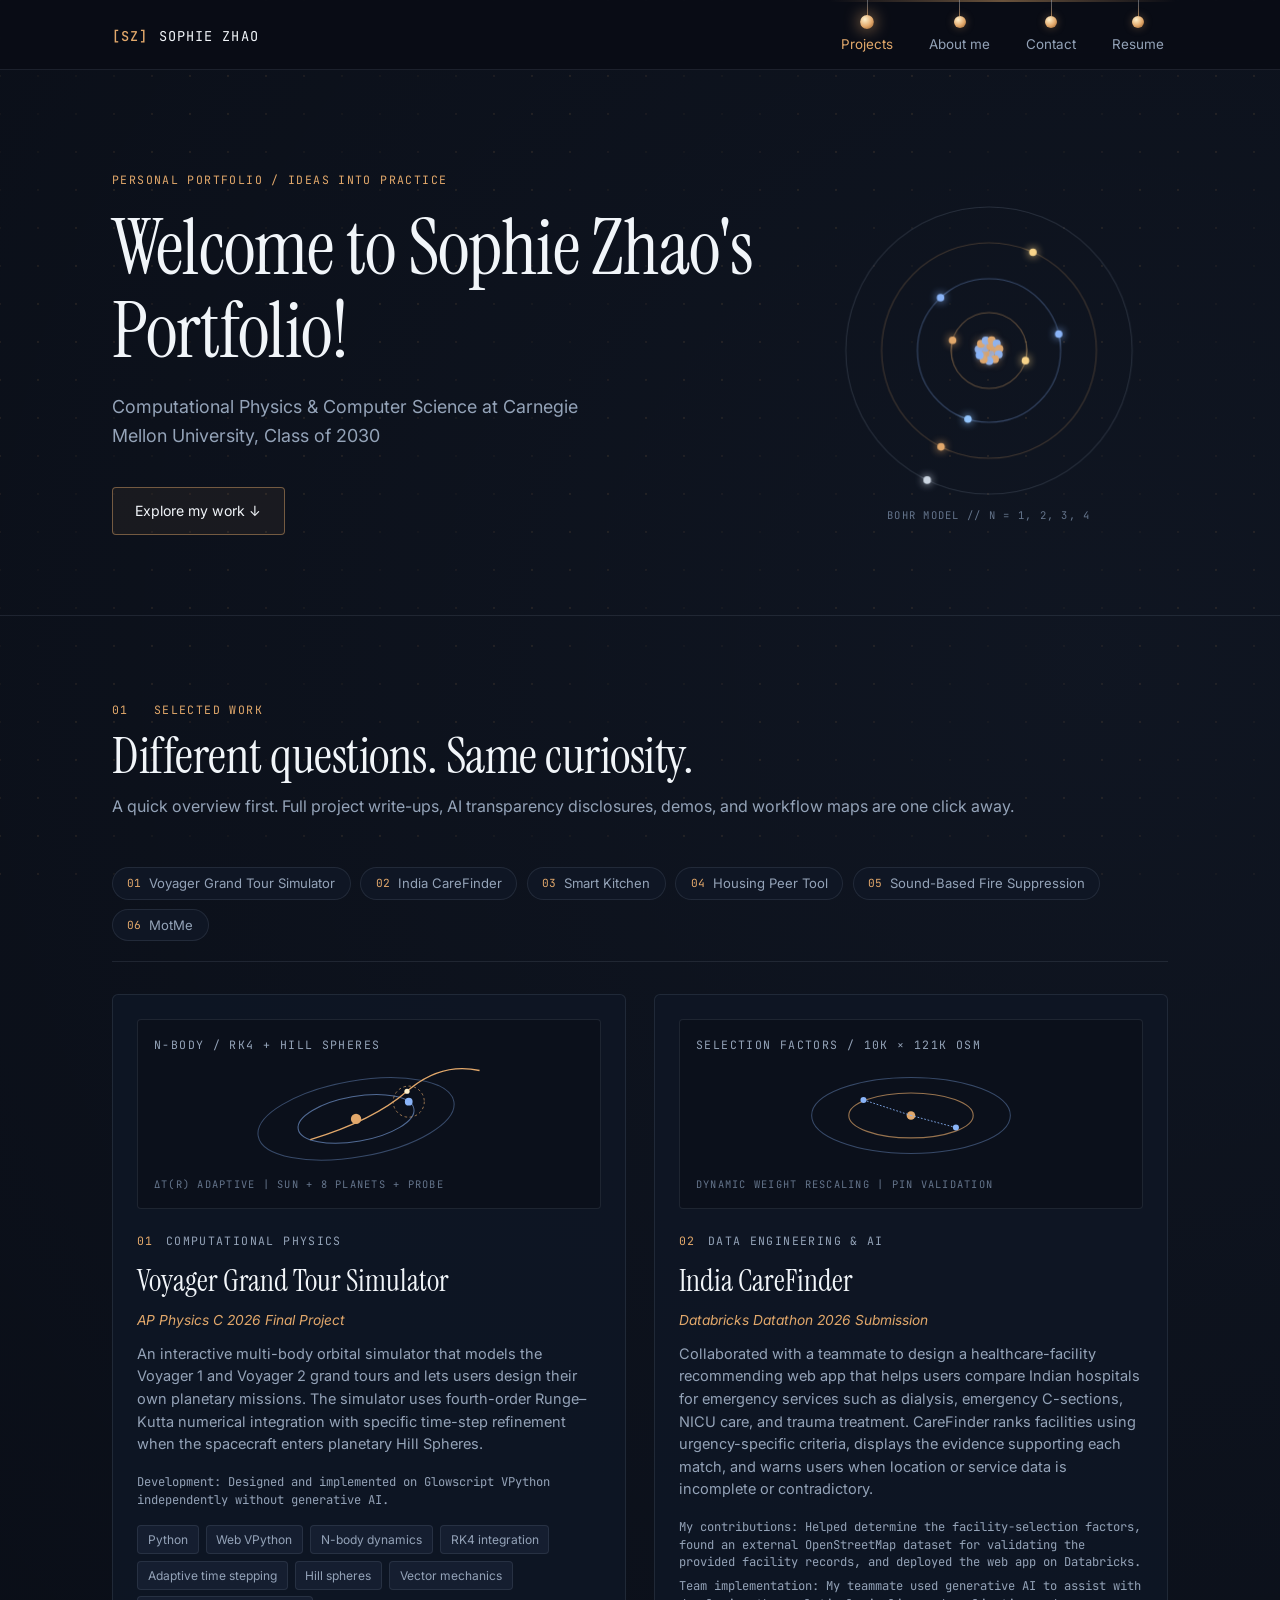
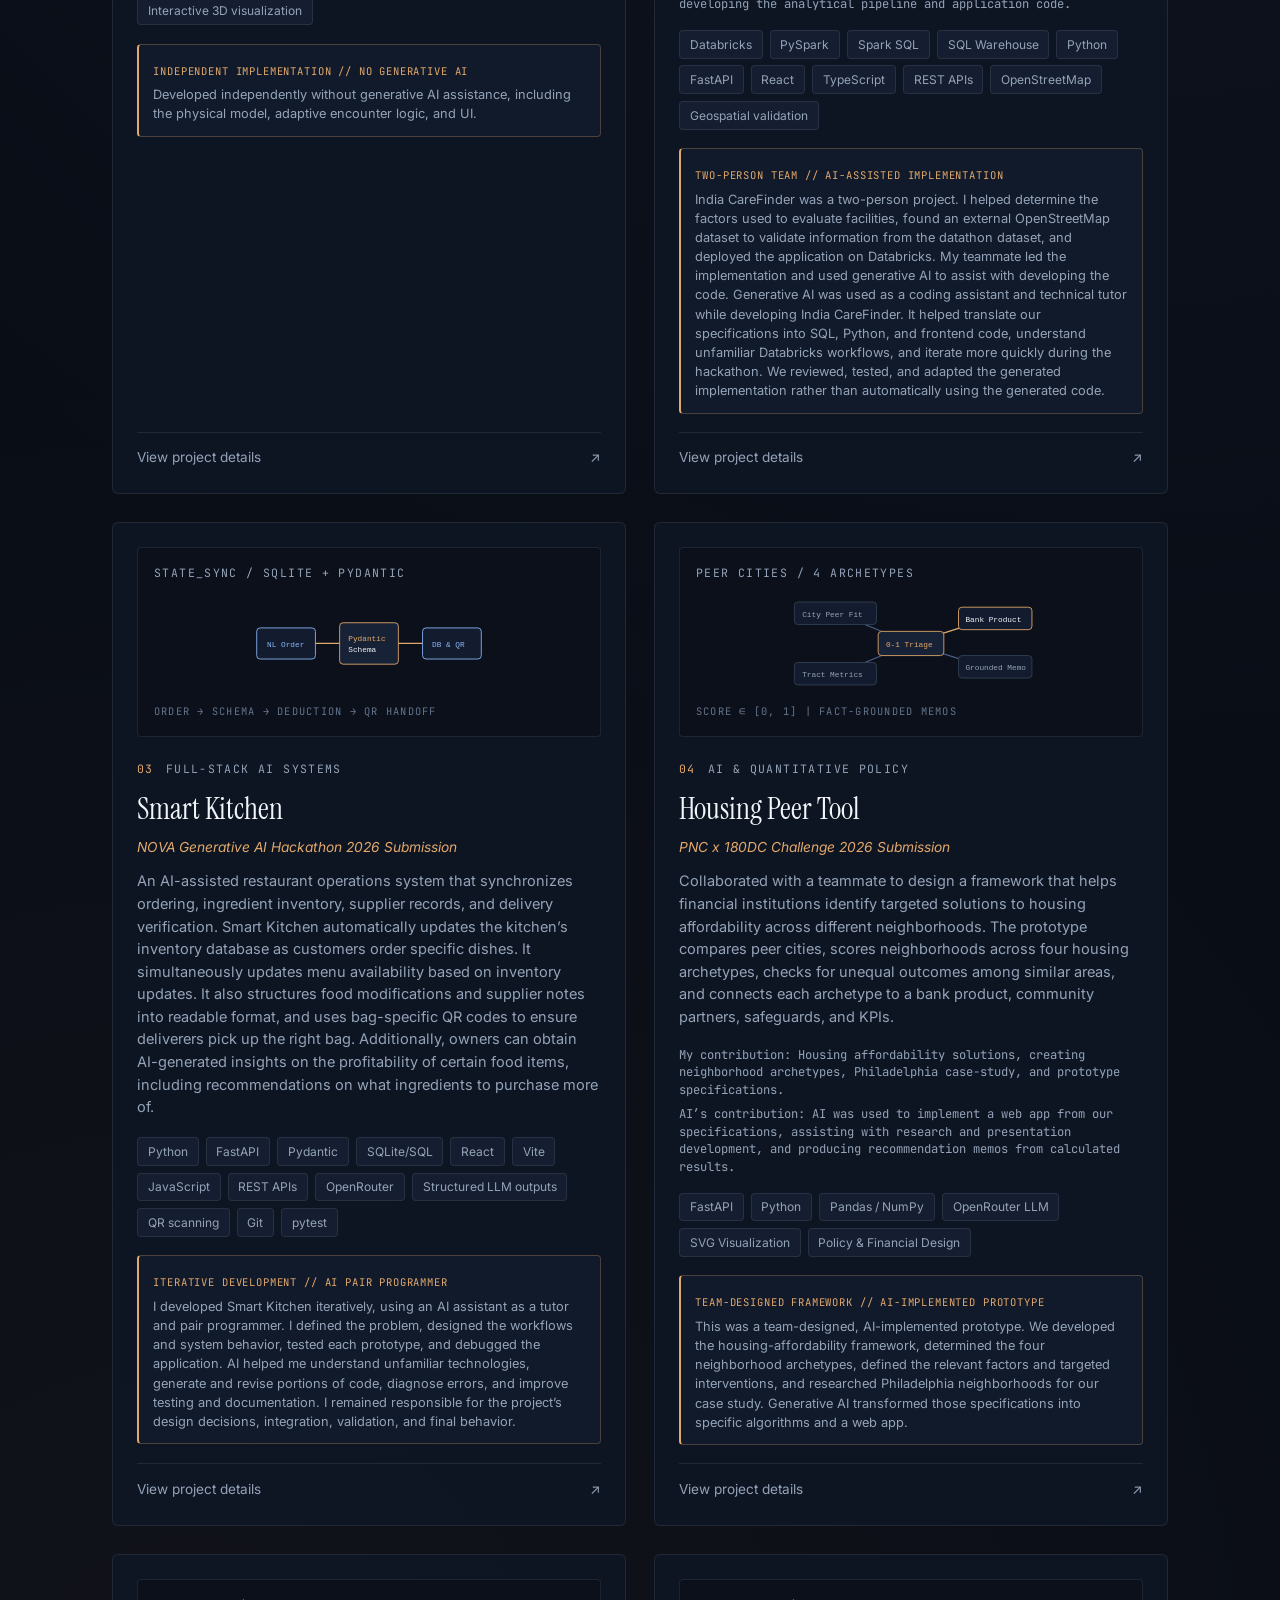
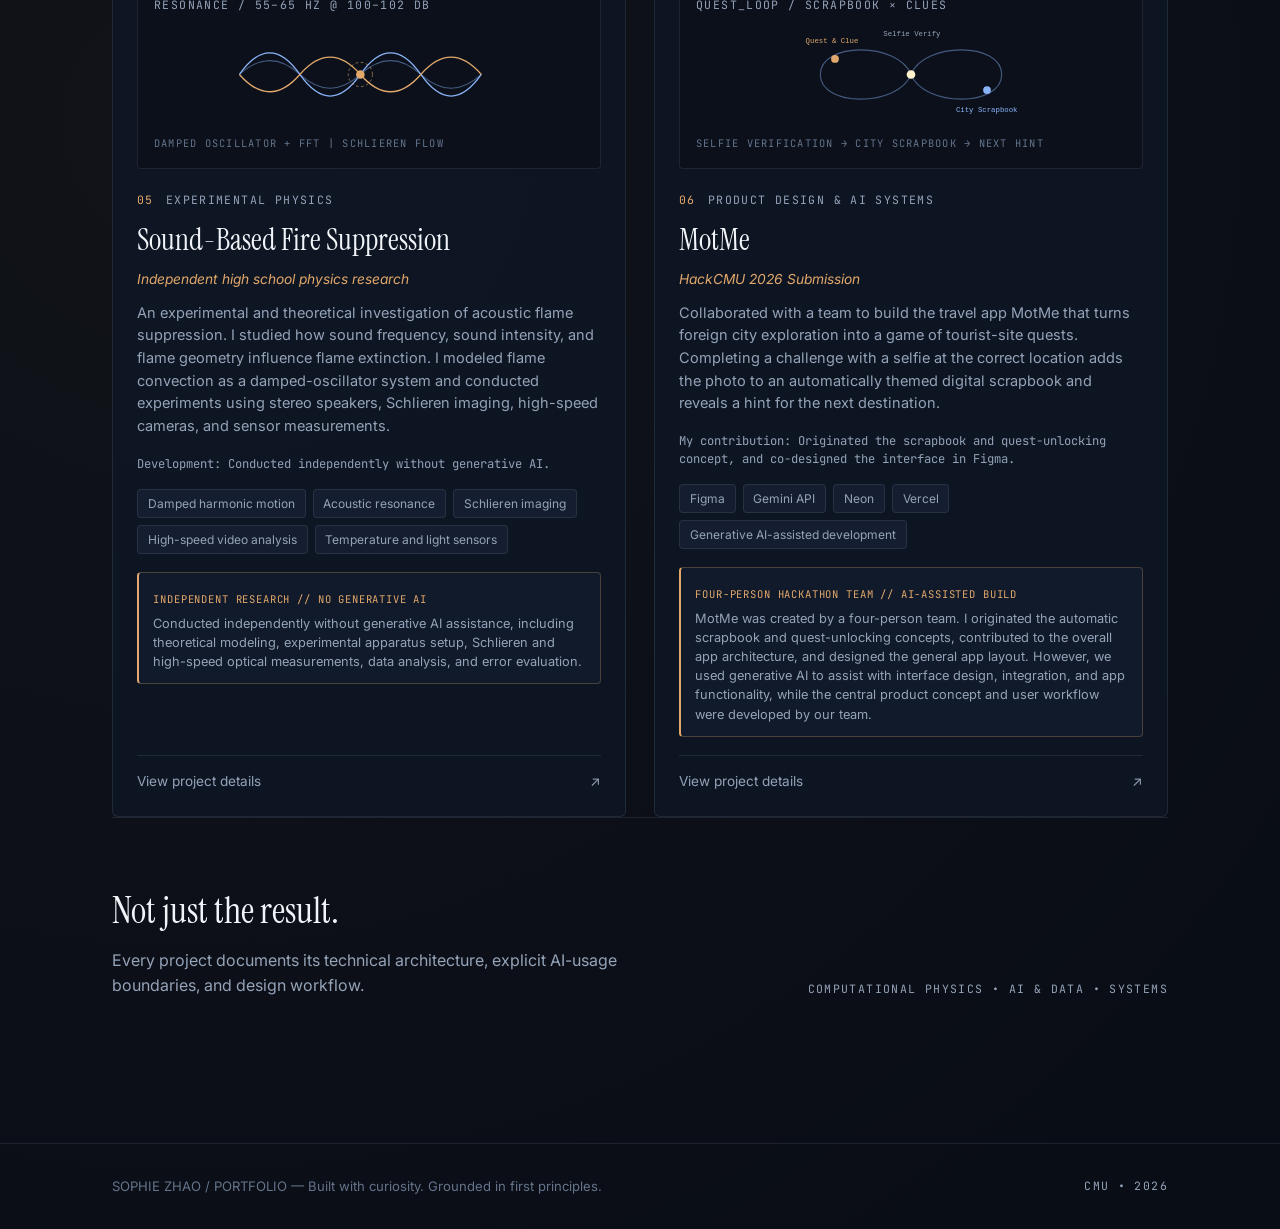
==== index.html @ a3861289 "updated contact page" ====
<!DOCTYPE html>
<html lang="en">
<head>
  <meta charset="UTF-8">
  <meta name="viewport" content="width=device-width, initial-scale=1.0">
  <title>Sophie Zhao | Portfolio</title>
  <link rel="stylesheet" href="style.css?v=21">
</head>
<body>
  <header>
    <div class="container nav-wrapper">
      <a href="index.html" class="brand">
        <span class="brand-badge">[SZ]</span>
        <span>SOPHIE ZHAO</span>
      </a>
      <nav>
        <a href="index.html" class="active">Projects</a>
        <a href="about.html">About me</a>
        <a href="contact.html">Contact</a>
        <a href="resume.html">Resume</a>
      </nav>
    </div>
  </header>

  <main>
    <section class="hero">
      <div class="container hero-grid">
        <div>
          <span class="mono-label mono-amber">PERSONAL PORTFOLIO / IDEAS INTO PRACTICE</span>
          <h1 class="serif-title">Welcome to Sophie Zhao's Portfolio!</h1>
          <p class="hero-sub">
            Computational Physics &amp; Computer Science at Carnegie Mellon University, Class of 2030
          </p>
          <a href="#selected-work" class="btn-outline">Explore my work &darr;</a>
        </div>

        <div class="hero-atom-wrapper" title="Hover to trigger radioactive decay">
          <canvas id="hero-atom-canvas" width="360" height="360"></canvas>
          <span id="atom-telemetry" class="mono-label atom-telemetry">BOHR MODEL // n = 1, 2, 3, 4</span>
        </div>
      </div>
    </section>

    <section id="selected-work" class="section-block">
      <div class="container">
        <div class="section-header">
          <span class="mono-label mono-amber">01 &nbsp; SELECTED WORK</span>
          <h2 class="serif-title">Different questions. Same curiosity.</h2>
          <p>A quick overview first. Full project write-ups, AI transparency disclosures, demos, and workflow maps are one click away.</p>
        </div>

        <!-- Quick-Jump Project Index Tabs -->
        <div id="project-jump-tabs" class="project-jump-tabs" aria-label="Jump to project"></div>

        <div id="projects-container" class="projects-grid"></div>

        <div class="philosophy-strip">
          <div>
            <h3>Not just the result.</h3>
            <p>Every project documents its technical architecture, explicit AI-usage boundaries, and design workflow.</p>
          </div>
          <span class="mono-label">COMPUTATIONAL PHYSICS &bull; AI &amp; DATA &bull; SYSTEMS</span>
        </div>
      </div>
    </section>
  </main>

  <footer>
    <div class="container footer-inner">
      <span>SOPHIE ZHAO / PORTFOLIO — Built with curiosity. Grounded in first principles.</span>
      <span class="mono-label">CMU &bull; 2026</span>
    </div>
  </footer>

  <script src="projects-data.js?v=21"></script>
  <script>
    const jumpTabsContainer = document.getElementById("project-jump-tabs");
    const container = document.getElementById("projects-container");

    Object.entries(PROJECTS).forEach(([slug, p]) => {
      // Build quick-jump tab above the project grid
      const tabBtn = document.createElement("button");
      tabBtn.type = "button";
      tabBtn.className = "jump-tab";
      tabBtn.innerHTML = `<span class="jump-num">${p.number}</span><span>${p.title}</span>`;
      tabBtn.addEventListener("click", () => {
        document.querySelectorAll(".jump-tab").forEach(t => t.classList.remove("active"));
        tabBtn.classList.add("active");

        const targetCard = document.getElementById(`card-${slug}`);
        if (targetCard) {
          targetCard.scrollIntoView({ behavior: "smooth", block: "center" });
          targetCard.classList.remove("card-highlight-pulse");
          void targetCard.offsetWidth; // trigger reflow for repeated clicks
          targetCard.classList.add("card-highlight-pulse");
        }
      });
      jumpTabsContainer.appendChild(tabBtn);

      // Build project card with target anchor ID, card notes, and consistent AI / Team transparency block
      const skillsHtml = p.skills.map(s => `<span class="skill-pill">${s}</span>`).join("");
      const cardNotesHtml = (p.cardNotes && p.cardNotes.length > 0)
        ? `<div class="card-notes-list">${p.cardNotes.map(n => `<p class="card-dev-note">${n}</p>`).join("")}</div>`
        : "";
      const aiTransparencyHtml = p.aiTransparency
        ? `
          <div class="card-ai-box">
            <span class="card-ai-badge">${p.aiTransparency.badge}</span>
            <p class="card-ai-text">${p.aiTransparency.paragraphs.join(" ")}</p>
          </div>
        `
        : "";

      container.innerHTML += `
        <a id="card-${slug}" href="project.html?id=${slug}" class="project-card">
          <div>
            <div class="card-diagram">
              <span class="mono-label">${p.diagramHeader}</span>
              ${p.svgDiagram}
              <span class="mono-label" style="font-size:0.65rem; color:#64748b;">${p.diagramFooter}</span>
            </div>
            <div class="card-meta">
              <span class="mono-label mono-amber">${p.number}</span>
              <span class="mono-label">${p.category}</span>
            </div>
            <h3>${p.title}</h3>
            <p class="card-subtitle">${p.subtitle}</p>
            <p class="card-desc">${p.cardSummary}</p>
            ${cardNotesHtml}
            <div class="skill-pills">${skillsHtml}</div>
            ${aiTransparencyHtml}
          </div>
          <div class="card-footer">
            <span>View project details</span>
            <span>&nearr;</span>
          </div>
        </a>
      `;
    });
  </script>
  <script src="physics-interactions.js?v=21"></script>
</body>
</html>
---- style.css ----
@import url('https://fonts.googleapis.com/css2?family=Instrument+Serif:ital@0;1&family=Inter:wght@300;400;500;600&family=JetBrains+Mono:wght@400;500&display=swap');

:root {
  --bg-primary: #090d16;
  --bg-card: #0f1624;
  --bg-elevated: #151e30;
  --border-subtle: rgba(148, 163, 184, 0.14);
  --border-amber: rgba(226, 168, 107, 0.45);
  --text-primary: #f1f5f9;
  --text-secondary: #94a3b8;
  --text-muted: #64748b;
  --accent-amber: #e2a86b;
  --accent-blue: #8ab4f8;
  --font-serif: 'Instrument Serif', Georgia, serif;
  --font-sans: 'Inter', -apple-system, BlinkMacSystemFont, sans-serif;
  --font-mono: 'JetBrains Mono', monospace;
}

* {
  box-sizing: border-box;
  margin: 0;
  padding: 0;
}

html {
  scroll-behavior: smooth;
}

body {
  background-color: var(--bg-primary);
  color: var(--text-primary);
  font-family: var(--font-sans);
  line-height: 1.6;
  min-height: 100vh;
  display: flex;
  flex-direction: column;
  position: relative;
  background-image: 
    radial-gradient(circle at 85% 15%, rgba(138, 180, 248, 0.05) 0%, transparent 45%),
    radial-gradient(circle at 15% 75%, rgba(226, 168, 107, 0.04) 0%, transparent 40%);
}

header, main, footer {
  position: relative;
  z-index: 2;
}

.container {
  max-width: 1120px;
  width: 100%;
  margin: 0 auto;
  padding: 0 2rem;
}

.mono-label {
  font-family: var(--font-mono);
  font-size: 0.72rem;
  letter-spacing: 0.12em;
  text-transform: uppercase;
  color: var(--text-secondary);
}

.mono-amber {
  color: var(--accent-amber);
}

.serif-title {
  font-family: var(--font-serif);
  font-weight: 400;
  letter-spacing: -0.01em;
  line-height: 1.08;
}

/* Top Navigation & Newton's Cradle Pendulums */
header {
  border-bottom: 1px solid var(--border-subtle);
  padding: 0 0 0.85rem 0;
  position: sticky;
  top: 0;
  background: rgba(9, 13, 22, 0.9);
  backdrop-filter: blur(12px);
  z-index: 100;
}

.nav-wrapper {
  display: flex;
  justify-content: space-between;
  align-items: flex-end;
}

.brand {
  display: flex;
  align-items: center;
  gap: 0.65rem;
  text-decoration: none;
  color: var(--text-primary);
  font-family: var(--font-mono);
  font-size: 0.85rem;
  letter-spacing: 0.08em;
  padding-bottom: 0.45rem;
}

.brand-badge {
  color: var(--accent-amber);
  font-weight: 500;
}

nav {
  display: flex;
  gap: 1.75rem;
  align-items: flex-start;
  position: relative;
}

nav::before {
  content: '';
  position: absolute;
  top: 0;
  left: -8px;
  right: -8px;
  height: 2px;
  background: linear-gradient(90deg, transparent, rgba(226, 168, 107, 0.45), transparent);
}

nav a.cradle-item {
  color: var(--text-secondary);
  text-decoration: none;
  font-size: 0.84rem;
  display: flex;
  flex-direction: column;
  align-items: center;
  transform-origin: top center;
  will-change: transform;
  padding: 0 0.25rem;
  transition: color 0.2s ease;
}

.cradle-string {
  width: 1px;
  height: 16px;
  background: linear-gradient(to bottom, rgba(148, 163, 184, 0.5), rgba(226, 168, 107, 0.65));
  display: block;
}

.cradle-bob {
  width: 12px;
  height: 12px;
  border-radius: 50%;
  background: radial-gradient(circle at 35% 30%, #fff1cc, #e2a86b 55%, #8c5828 100%);
  box-shadow: 0 0 8px rgba(226, 168, 107, 0.35);
  margin-bottom: 0.35rem;
  display: block;
  transition: transform 0.2s ease, box-shadow 0.2s ease;
}

nav a.cradle-item:hover .cradle-bob,
nav a.cradle-item.active .cradle-bob {
  box-shadow: 0 0 14px rgba(226, 168, 107, 0.85);
  transform: scale(1.15);
}

nav a.cradle-item:hover,
nav a.cradle-item.active {
  color: var(--text-primary);
}

nav a.cradle-item.active {
  color: var(--accent-amber);
}

/* Hero Section */
.hero {
  padding: 6rem 0 5rem;
  position: relative;
  overflow: hidden;
  border-bottom: 1px solid var(--border-subtle);
}

.hero-grid {
  display: grid;
  grid-template-columns: 1.3fr 0.7fr;
  align-items: center;
  gap: 2rem;
}

.hero h1 {
  font-size: clamp(3.4rem, 6vw, 5.2rem);
  margin: 1rem 0 1.25rem;
}

.hero-sub {
  color: var(--text-secondary);
  font-size: 1.12rem;
  max-width: 520px;
  margin-bottom: 2.25rem;
}

.btn-outline {
  display: inline-flex;
  align-items: center;
  gap: 0.6rem;
  padding: 0.75rem 1.4rem;
  border: 1px solid var(--border-amber);
  color: var(--text-primary);
  text-decoration: none;
  font-size: 0.88rem;
  border-radius: 4px;
  background: rgba(226, 168, 107, 0.06);
  transition: all 0.2s ease;
  cursor: pointer;
}

.btn-outline:hover {
  background: rgba(226, 168, 107, 0.15);
  border-color: var(--accent-amber);
}

.hero-orbit-art {
  width: 100%;
  max-width: 340px;
  justify-self: end;
  opacity: 0.85;
}

/* Selected Work Section */
.section-block {
  padding: 5rem 0;
}

.section-header {
  margin-bottom: 3rem;
}

.section-header h2 {
  font-size: clamp(2.2rem, 4vw, 3.1rem);
  margin: 0.5rem 0 0.65rem;
}

.section-header p {
  color: var(--text-secondary);
  font-size: 1rem;
}

/* Project Cards Grid */
.projects-grid {
  display: grid;
  grid-template-columns: repeat(2, 1fr);
  gap: 1.75rem;
}

.project-card {
  background: rgba(15, 22, 36, 0.92);
  border: 1px solid var(--border-subtle);
  border-radius: 6px;
  padding: 1.5rem;
  display: flex;
  flex-direction: column;
  justify-content: space-between;
  text-decoration: none;
  color: inherit;
  transition: transform 0.25s ease, border-color 0.25s ease, box-shadow 0.25s ease;
}

.project-card:hover {
  transform: translateY(-4px);
  border-color: var(--border-amber);
  box-shadow: 0 12px 32px rgba(0, 0, 0, 0.45);
}

.card-diagram {
  background: #0b101b;
  border: 1px solid var(--border-subtle);
  border-radius: 4px;
  height: 190px;
  margin-bottom: 1.4rem;
  padding: 1rem;
  display: flex;
  flex-direction: column;
  justify-content: space-between;
  position: relative;
  overflow: hidden;
}

.card-diagram svg {
  width: 100%;
  height: 135px;
}

.card-meta {
  display: flex;
  align-items: center;
  gap: 0.75rem;
  margin-bottom: 0.5rem;
}

.project-card h3 {
  font-family: var(--font-serif);
  font-size: 1.85rem;
  font-weight: 400;
  margin-bottom: 0.2rem;
}

.card-subtitle {
  font-style: italic;
  color: var(--accent-amber);
  font-size: 0.86rem;
  margin-bottom: 0.75rem;
}

.project-card .card-desc {
  color: var(--text-secondary);
  font-size: 0.91rem;
  margin-bottom: 1.15rem;
  line-height: 1.55;
}

.skill-pills {
  display: flex;
  flex-wrap: wrap;
  gap: 0.42rem;
  margin-bottom: 1.15rem;
}

.skill-pill {
  background: var(--bg-elevated);
  border: 1px solid var(--border-subtle);
  color: var(--text-secondary);
  font-size: 0.75rem;
  padding: 0.24rem 0.62rem;
  border-radius: 4px;
}

.card-dev-note {
  font-family: var(--font-mono);
  font-size: 0.72rem;
  color: var(--text-muted);
  margin-bottom: 1.1rem;
  line-height: 1.45;
}

.card-footer {
  border-top: 1px solid var(--border-subtle);
  padding-top: 0.9rem;
  display: flex;
  justify-content: space-between;
  align-items: center;
  font-size: 0.85rem;
  color: var(--text-secondary);
}

.project-card:hover .card-footer {
  color: var(--accent-amber);
}

/* Philosophy Strip */
.philosophy-strip {
  border-top: 1px solid var(--border-subtle);
  padding: 4rem 0;
  display: flex;
  justify-content: space-between;
  align-items: flex-end;
  gap: 2rem;
}

.philosophy-strip h3 {
  font-family: var(--font-serif);
  font-size: 2.3rem;
  font-weight: 400;
  margin-bottom: 0.4rem;
}

.philosophy-strip p {
  color: var(--text-secondary);
  max-width: 560px;
}

/* Project Detail Workspace (Tabs + Views) */
.workspace-topbar {
  padding: 2rem 0 1.25rem;
  border-bottom: 1px solid var(--border-subtle);
  display: flex;
  justify-content: space-between;
  align-items: center;
  flex-wrap: wrap;
  gap: 1rem;
}

.back-btn {
  color: var(--text-secondary);
  text-decoration: none;
  font-size: 0.88rem;
  display: inline-flex;
  align-items: center;
  gap: 0.4rem;
}

.back-btn:hover {
  color: var(--accent-amber);
}

.view-tabs {
  display: flex;
  gap: 0.5rem;
  background: var(--bg-card);
  padding: 0.35rem;
  border-radius: 6px;
  border: 1px solid var(--border-subtle);
}

.tab-btn {
  background: transparent;
  border: none;
  color: var(--text-secondary);
  font-family: var(--font-sans);
  font-size: 0.85rem;
  padding: 0.45rem 1rem;
  border-radius: 4px;
  cursor: pointer;
  transition: all 0.2s ease;
}

.tab-btn:hover {
  color: var(--text-primary);
}

.tab-btn.active {
  background: var(--bg-elevated);
  color: var(--accent-amber);
  border: 1px solid var(--border-amber);
}

.view-panel {
  display: none;
  padding: 3rem 0 4rem;
}

.view-panel.active {
  display: block;
}

/* Overview Tab Layout */
.overview-hero {
  display: grid;
  grid-template-columns: 1.25fr 0.85fr;
  gap: 2.5rem;
  margin-bottom: 2.75rem;
  align-items: start;
}

.overview-hero h1 {
  font-size: clamp(2.6rem, 4.5vw, 3.8rem);
  margin: 0.5rem 0 0.4rem;
}

.overview-subtitle {
  font-style: italic;
  color: var(--accent-amber);
  font-size: 1.05rem;
  margin-bottom: 1.35rem;
}

.glance-box {
  background: var(--bg-card);
  border: 1px solid var(--border-subtle);
  border-radius: 6px;
  padding: 1.5rem;
  margin-top: 1.25rem;
}

.glance-grid {
  display: grid;
  grid-template-columns: 1fr 1fr;
  gap: 1.25rem;
  margin-top: 1rem;
}

.glance-grid h4 {
  font-size: 0.88rem;
  color: var(--text-primary);
  margin-bottom: 0.35rem;
}

.glance-grid p {
  font-size: 0.86rem;
  color: var(--text-secondary);
}

.overview-visual-card {
  background: var(--bg-card);
  border: 1px solid var(--border-amber);
  border-radius: 6px;
  padding: 1.5rem;
}

.overview-visual-card svg {
  width: 100%;
  height: 240px;
}

/* Full Technical Write-up & AI Transparency Box */
.detail-article {
  background: var(--bg-card);
  border: 1px solid var(--border-subtle);
  border-radius: 6px;
  padding: 2rem;
  margin-bottom: 1.75rem;
}

.article-paragraphs {
  margin-top: 1rem;
  display: flex;
  flex-direction: column;
  gap: 1rem;
}

.article-paragraphs p {
  color: var(--text-secondary);
  font-size: 0.96rem;
  line-height: 1.72;
}

.ai-transparency-box {
  background: linear-gradient(145deg, rgba(19, 28, 46, 0.95), rgba(11, 16, 27, 0.95));
  border: 1px solid var(--border-amber);
  border-left: 3px solid var(--accent-amber);
  border-radius: 6px;
  padding: 1.75rem 2rem;
}

.ai-transparency-header {
  display: flex;
  justify-content: space-between;
  align-items: center;
  flex-wrap: wrap;
  gap: 0.75rem;
}

.ai-status-pill {
  font-family: var(--font-mono);
  font-size: 0.7rem;
  color: var(--accent-blue);
  background: rgba(138, 180, 248, 0.08);
  border: 1px solid rgba(138, 180, 248, 0.25);
  padding: 0.22rem 0.6rem;
  border-radius: 4px;
}

/* 3 Action Cards ("A closer look") */
.closer-look-grid {
  display: grid;
  grid-template-columns: repeat(3, 1fr);
  gap: 1.25rem;
  margin-top: 1.25rem;
}

.action-card {
  background: var(--bg-card);
  border: 1px solid var(--border-subtle);
  border-radius: 6px;
  padding: 1.5rem;
  display: flex;
  flex-direction: column;
  justify-content: space-between;
  transition: border-color 0.2s ease;
}

.action-card:hover {
  border-color: var(--border-amber);
}

.action-card h4 {
  font-size: 1.05rem;
  margin: 0.6rem 0 0.4rem;
}

.action-card p {
  color: var(--text-secondary);
  font-size: 0.88rem;
  margin-bottom: 1.25rem;
}

.action-link {
  background: none;
  border: none;
  padding: 0;
  color: var(--accent-amber);
  font-family: var(--font-sans);
  font-size: 0.88rem;
  font-weight: 500;
  text-decoration: none;
  cursor: pointer;
  display: inline-flex;
  align-items: center;
  gap: 0.35rem;
}

.action-link:hover {
  text-decoration: underline;
}

/* Slides & Demo Tab */
.media-stack {
  display: flex;
  flex-direction: column;
  gap: 2.5rem;
  margin-top: 2rem;
}

.media-box {
  background: var(--bg-card);
  border: 1px solid var(--border-subtle);
  border-radius: 6px;
  padding: 1.5rem;
}

.media-box-header {
  display: flex;
  justify-content: space-between;
  align-items: center;
  flex-wrap: wrap;
  gap: 0.75rem;
  margin-bottom: 1rem;
}

.slides-frame {
  width: 100%;
  aspect-ratio: 16 / 9;
  border: 1px solid var(--border-subtle);
  border-radius: 4px;
  background: #060911;
}

.video-frame {
  width: 100%;
  max-height: 540px;
  border-radius: 4px;
  background: #000;
  border: 1px solid var(--border-subtle);
}

/* Quantum Wavefunction Collapse Résumé Viewer */
.wavefunction-shell {
  position: relative;
  width: 100%;
  height: 820px;
  border: 1px solid var(--border-amber);
  border-radius: 6px;
  overflow: hidden;
  background: #060911;
  transition: box-shadow 0.4s ease;
}

.wavefunction-shell.collapsed {
  box-shadow: 0 0 28px rgba(226, 168, 107, 0.16);
}

.wavefunction-shell iframe {
  width: 100%;
  height: 100%;
  border: none;
  display: block;
  filter: blur(5px) brightness(0.45);
  transform: scale(1.015);
  transition: filter 0.65s ease, transform 0.65s ease;
}

.wavefunction-shell.collapsed iframe {
  filter: blur(0px) brightness(1);
  transform: scale(1);
}

#wavefunction-canvas {
  position: absolute;
  inset: 0;
  width: 100%;
  height: 100%;
  pointer-events: none;
  z-index: 4;
}

/* Mindmap / Design Process Tab */
.mindmap-canvas {
  background: #0b101b;
  border: 1px solid var(--border-subtle);
  border-radius: 8px;
  padding: 2.5rem 2rem;
  margin: 2rem 0;
  position: relative;
  background-image: radial-gradient(rgba(148, 163, 184, 0.14) 1px, transparent 1px);
  background-size: 22px 22px;
}

.mindmap-flow {
  display: grid;
  grid-template-columns: 1fr 1.15fr 1fr;
  gap: 2rem;
  align-items: center;
}

.mm-col {
  display: flex;
  flex-direction: column;
  gap: 1.5rem;
}

.mm-node {
  background: var(--bg-card);
  border: 1px solid var(--border-subtle);
  border-radius: 6px;
  padding: 1.25rem;
  position: relative;
  transition: border-color 0.2s ease, transform 0.2s ease;
}

.mm-node:hover {
  border-color: var(--accent-blue);
  transform: translateY(-2px);
}

.mm-node.central-node {
  border: 1.5px solid var(--accent-amber);
  background: linear-gradient(145deg, #131c2e, #0d1320);
  box-shadow: 0 0 28px rgba(226, 168, 107, 0.12);
  padding: 1.75rem;
}

.mm-node h4 {
  font-size: 1rem;
  margin: 0.45rem 0 0.4rem;
  color: var(--text-primary);
}

.mm-node.central-node h3 {
  font-family: var(--font-serif);
  font-size: 1.75rem;
  font-weight: 400;
  margin: 0.5rem 0;
}

.mm-node p {
  font-size: 0.86rem;
  color: var(--text-secondary);
}

.tradeoff-banner {
  background: var(--bg-card);
  border-left: 3px solid var(--accent-amber);
  border-top: 1px solid var(--border-subtle);
  border-right: 1px solid var(--border-subtle);
  border-bottom: 1px solid var(--border-subtle);
  padding: 1.25rem 1.5rem;
  border-radius: 0 6px 6px 0;
  display: flex;
  justify-content: space-between;
  align-items: center;
  flex-wrap: wrap;
  gap: 1rem;
}

/* About & Contact Layouts */
.two-col-layout {
  display: grid;
  grid-template-columns: minmax(0, 1.35fr) minmax(0, 0.65fr);
  gap: 3rem;
  padding: 4rem 0;
  align-items: start;
}

.bio-card, .sidebar-card {
  background: var(--bg-card);
  border: 1px solid var(--border-subtle);
  border-radius: 6px;
  padding: 2rem;
}

.approach-steps {
  list-style: none;
  margin-top: 1rem;
}

.approach-steps li {
  padding: 0.65rem 0;
  border-bottom: 1px solid var(--border-subtle);
  font-family: var(--font-serif);
  font-size: 1.45rem;
  display: flex;
  justify-content: space-between;
}

.hobbies-grid {
  display: grid;
  grid-template-columns: repeat(3, 1fr);
  gap: 1.25rem;
  margin-top: 1.5rem;
}

.hobby-card {
  background: var(--bg-card);
  border: 1px solid var(--border-subtle);
  border-radius: 6px;
  padding: 1.5rem;
}

.hobby-card h4 {
  margin: 0.5rem 0;
  font-size: 1.05rem;
}

.hobby-card p {
  font-size: 0.88rem;
  color: var(--text-secondary);
}

/* Electrical Circuit Contact Nodes & Current Flow */
.circuit-board {
  position: relative;
  padding-left: 2.75rem;
  margin-top: 1rem;
}

.circuit-bus {
  position: absolute;
  left: 0.85rem;
  top: 0;
  bottom: 0;
  width: 2px;
  background: rgba(226, 168, 107, 0.22);
  overflow: hidden;
}

.circuit-bus::after {
  content: '';
  position: absolute;
  left: -1px;
  top: -35%;
  width: 4px;
  height: 35%;
  background: linear-gradient(to bottom, transparent, var(--accent-amber), #fff1cc);
  box-shadow: 0 0 10px var(--accent-amber);
  animation: busCurrent 3.2s linear infinite;
}

@keyframes busCurrent {
  0% { top: -35%; }
  100% { top: 105%; }
}

.circuit-source-badge {
  display: inline-flex;
  align-items: center;
  gap: 0.55rem;
  margin-bottom: 1.25rem;
  position: relative;
}

.circuit-source-badge::before {
  content: '';
  position: absolute;
  left: -2.18rem;
  width: 10px;
  height: 10px;
  border-radius: 50%;
  background: var(--accent-amber);
  box-shadow: 0 0 10px var(--accent-amber);
}

.circuit-node {
  position: relative;
  display: flex;
  justify-content: space-between;
  align-items: center;
  padding: 1.15rem 1.5rem;
  background: var(--bg-card);
  border: 1px solid var(--border-subtle);
  border-radius: 6px;
  margin-bottom: 1.25rem;
  text-decoration: none;
  color: var(--text-primary);
  transition: border-color 0.25s ease, box-shadow 0.25s ease, transform 0.2s ease;
}

.circuit-node::before {
  content: '';
  position: absolute;
  left: -1.9rem;
  top: 50%;
  width: 1.9rem;
  height: 2px;
  background: linear-gradient(90deg, rgba(226, 168, 107, 0.35), var(--accent-blue));
}

.circuit-node::after {
  content: '';
  position: absolute;
  left: -5px;
  top: calc(50% - 4px);
  width: 8px;
  height: 8px;
  border-radius: 50%;
  background: var(--bg-primary);
  border: 2px solid var(--accent-amber);
  transition: background 0.2s ease, box-shadow 0.2s ease;
}

.branch-pulse {
  position: absolute;
  left: -1.9rem;
  top: calc(50% - 2px);
  width: 6px;
  height: 4px;
  border-radius: 2px;
  background: #fff1cc;
  box-shadow: 0 0 8px var(--accent-amber);
  animation: branchFlow 2s ease-in-out infinite;
}

.circuit-node:nth-of-type(2) .branch-pulse { animation-delay: 0.65s; }
.circuit-node:nth-of-type(3) .branch-pulse { animation-delay: 1.3s; }

@keyframes branchFlow {
  0% { left: -1.9rem; opacity: 0; }
  20% { opacity: 1; }
  85% { opacity: 1; }
  100% { left: -0.15rem; opacity: 0; }
}

.circuit-node:hover {
  border-color: var(--accent-amber);
  box-shadow: 0 0 22px rgba(226, 168, 107, 0.14);
  transform: translateX(3px);
}

.circuit-node:hover::after {
  background: var(--accent-amber);
  box-shadow: 0 0 10px var(--accent-amber);
}

.node-telemetry {
  display: flex;
  align-items: center;
  gap: 0.75rem;
}

.current-indicator {
  font-family: var(--font-mono);
  font-size: 0.72rem;
  color: var(--accent-blue);
  background: rgba(138, 180, 248, 0.08);
  border: 1px solid rgba(138, 180, 248, 0.25);
  padding: 0.2rem 0.5rem;
  border-radius: 4px;
}

.circuit-ground {
  display: inline-flex;
  align-items: center;
  gap: 0.6rem;
  margin-top: 0.35rem;
  position: relative;
}

.circuit-ground::before {
  content: '';
  position: absolute;
  left: -2.28rem;
  top: 50%;
  width: 14px;
  height: 2px;
  background: var(--accent-amber);
  box-shadow: 0 4px 0 -0.5px rgba(226, 168, 107, 0.65), 0 8px 0 -1px rgba(226, 168, 107, 0.4);
}

/* Parabolic Scroll-To-Top Launcher Button */
.projectile-top-btn {
  position: fixed;
  right: 1.75rem;
  bottom: 1.75rem;
  z-index: 95;
  background: rgba(15, 22, 36, 0.92);
  border: 1px solid var(--border-amber);
  color: var(--text-primary);
  padding: 0.65rem 1.05rem;
  border-radius: 6px;
  display: flex;
  flex-direction: column;
  align-items: flex-start;
  gap: 0.15rem;
  font-family: var(--font-sans);
  font-size: 0.82rem;
  cursor: pointer;
  opacity: 0;
  transform: translateY(14px);
  pointer-events: none;
  box-shadow: 0 8px 24px rgba(0, 0, 0, 0.45);
  transition: opacity 0.25s ease, transform 0.25s ease, background 0.2s ease;
}

.projectile-top-btn.visible {
  opacity: 1;
  transform: translateY(0);
  pointer-events: auto;
}

.projectile-top-btn:hover {
  background: rgba(226, 168, 107, 0.14);
  border-color: var(--accent-amber);
}

footer {
  margin-top: auto;
  border-top: 1px solid var(--border-subtle);
  padding: 2rem 0;
  color: var(--text-muted);
  font-size: 0.82rem;
}

.footer-inner {
  display: flex;
  justify-content: space-between;
  align-items: center;
  flex-wrap: wrap;
  gap: 1rem;
}

@media (max-width: 860px) {
  .hero-grid,
  .projects-grid,
  .overview-hero,
  .closer-look-grid,
  .mindmap-flow,
  .two-col-layout,
  .hobbies-grid {
    grid-template-columns: 1fr;
  }
  .hero-orbit-art {
    display: none;
  }
  nav {
    gap: 1rem;
  }
  .wavefunction-shell {
    height: 540px;
  }
}


/* ==========================================================================
   PROJECT QUICK-JUMP TABS & TARGET CARD HIGHLIGHT
   ========================================================================== */
.project-jump-tabs {
  display: flex;
  flex-wrap: wrap;
  gap: 0.6rem;
  margin-bottom: 2rem;
  padding-bottom: 1.25rem;
  border-bottom: 1px solid var(--border-subtle);
}

.jump-tab {
  display: inline-flex;
  align-items: center;
  gap: 0.5rem;
  background: var(--bg-card);
  border: 1px solid var(--border-subtle);
  color: var(--text-secondary);
  font-family: var(--font-sans);
  font-size: 0.82rem;
  padding: 0.45rem 0.9rem;
  border-radius: 999px;
  cursor: pointer;
  transition: all 0.2s ease;
}

.jump-tab .jump-num {
  font-family: var(--font-mono);
  font-size: 0.7rem;
  color: var(--accent-amber);
}

.jump-tab:hover,
.jump-tab.active {
  background: var(--bg-elevated);
  border-color: var(--border-amber);
  color: var(--text-primary);
  box-shadow: 0 0 14px rgba(226, 168, 107, 0.14);
}

.project-card {
  scroll-margin-top: 110px;
}

@keyframes cardTargetPulse {
  0% {
    border-color: var(--accent-amber);
    box-shadow: 0 0 0 2px rgba(226, 168, 107, 0.45), 0 12px 32px rgba(0, 0, 0, 0.5);
  }
  100% {
    border-color: var(--border-subtle);
    box-shadow: none;
  }
}

.card-highlight-pulse {
  animation: cardTargetPulse 1.5s ease-out;
}


/* ==========================================================================
   INTERACTIVE BOHR ATOM & RADIOACTIVE DECAY HERO WIDGET
   ========================================================================== */
.hero-atom-wrapper {
  position: relative;
  width: 100%;
  max-width: 360px;
  aspect-ratio: 1 / 1;
  justify-self: end;
  display: flex;
  align-items: center;
  justify-content: center;
  cursor: crosshair;
}

#hero-atom-canvas {
  width: 100%;
  height: 100%;
  display: block;
}

.atom-telemetry {
  position: absolute;
  bottom: 6px;
  left: 50%;
  transform: translateX(-50%);
  font-size: 0.66rem;
  color: var(--text-muted);
  white-space: nowrap;
  pointer-events: none;
  transition: color 0.25s ease;
}

.hero-atom-wrapper:hover .atom-telemetry {
  color: var(--accent-amber);
}

@media (max-width: 860px) {
  .hero-atom-wrapper {
    display: none;
  }
}


/* ==========================================================================
   CONSISTENT AI & TEAM TRANSPARENCY BLOCK ON PROJECT CARDS
   ========================================================================== */
.card-ai-box {
  background: rgba(19, 28, 46, 0.75);
  border: 1px solid rgba(226, 168, 107, 0.28);
  border-left: 2.5px solid var(--accent-amber);
  border-radius: 4px;
  padding: 0.75rem 0.9rem;
  margin-bottom: 1.15rem;
}

.card-ai-badge {
  display: inline-block;
  font-family: var(--font-mono);
  font-size: 0.66rem;
  letter-spacing: 0.08em;
  color: var(--accent-amber);
  margin-bottom: 0.35rem;
}

.card-ai-text {
  font-size: 0.8rem;
  line-height: 1.5;
  color: var(--text-secondary);
}

.card-notes-list {
  display: flex;
  flex-direction: column;
  gap: 0.4rem;
  margin-bottom: 1rem;
}

.card-notes-list .card-dev-note {
  margin-bottom: 0;
  color: var(--text-secondary);
  font-size: 0.76rem;
}


/* ==========================================================================
   ABOUT ME PORTRAIT PHOTO FRAME
   ========================================================================== */
.about-photo-card {
  border-color: var(--border-amber);
  overflow: hidden;
  max-width: 340px;
  width: 100%;
  margin-left: auto;
}

.about-portrait-img {
  width: 100%;
  max-width: 100%;
  max-height: 440px;
  height: auto;
  display: block;
  border-radius: 4px;
  object-fit: cover;
}


.about-photo-stack {
  display: flex;
  flex-direction: column;
  gap: 1.5rem;
  align-items: flex-end;
}

@media (max-width: 860px) {
  .about-photo-stack {
    align-items: center;
  }
  .about-photo-card {
    margin-left: 0;
  }
}

.circuit-node:nth-of-type(4) .branch-pulse { animation-delay: 1.95s; }
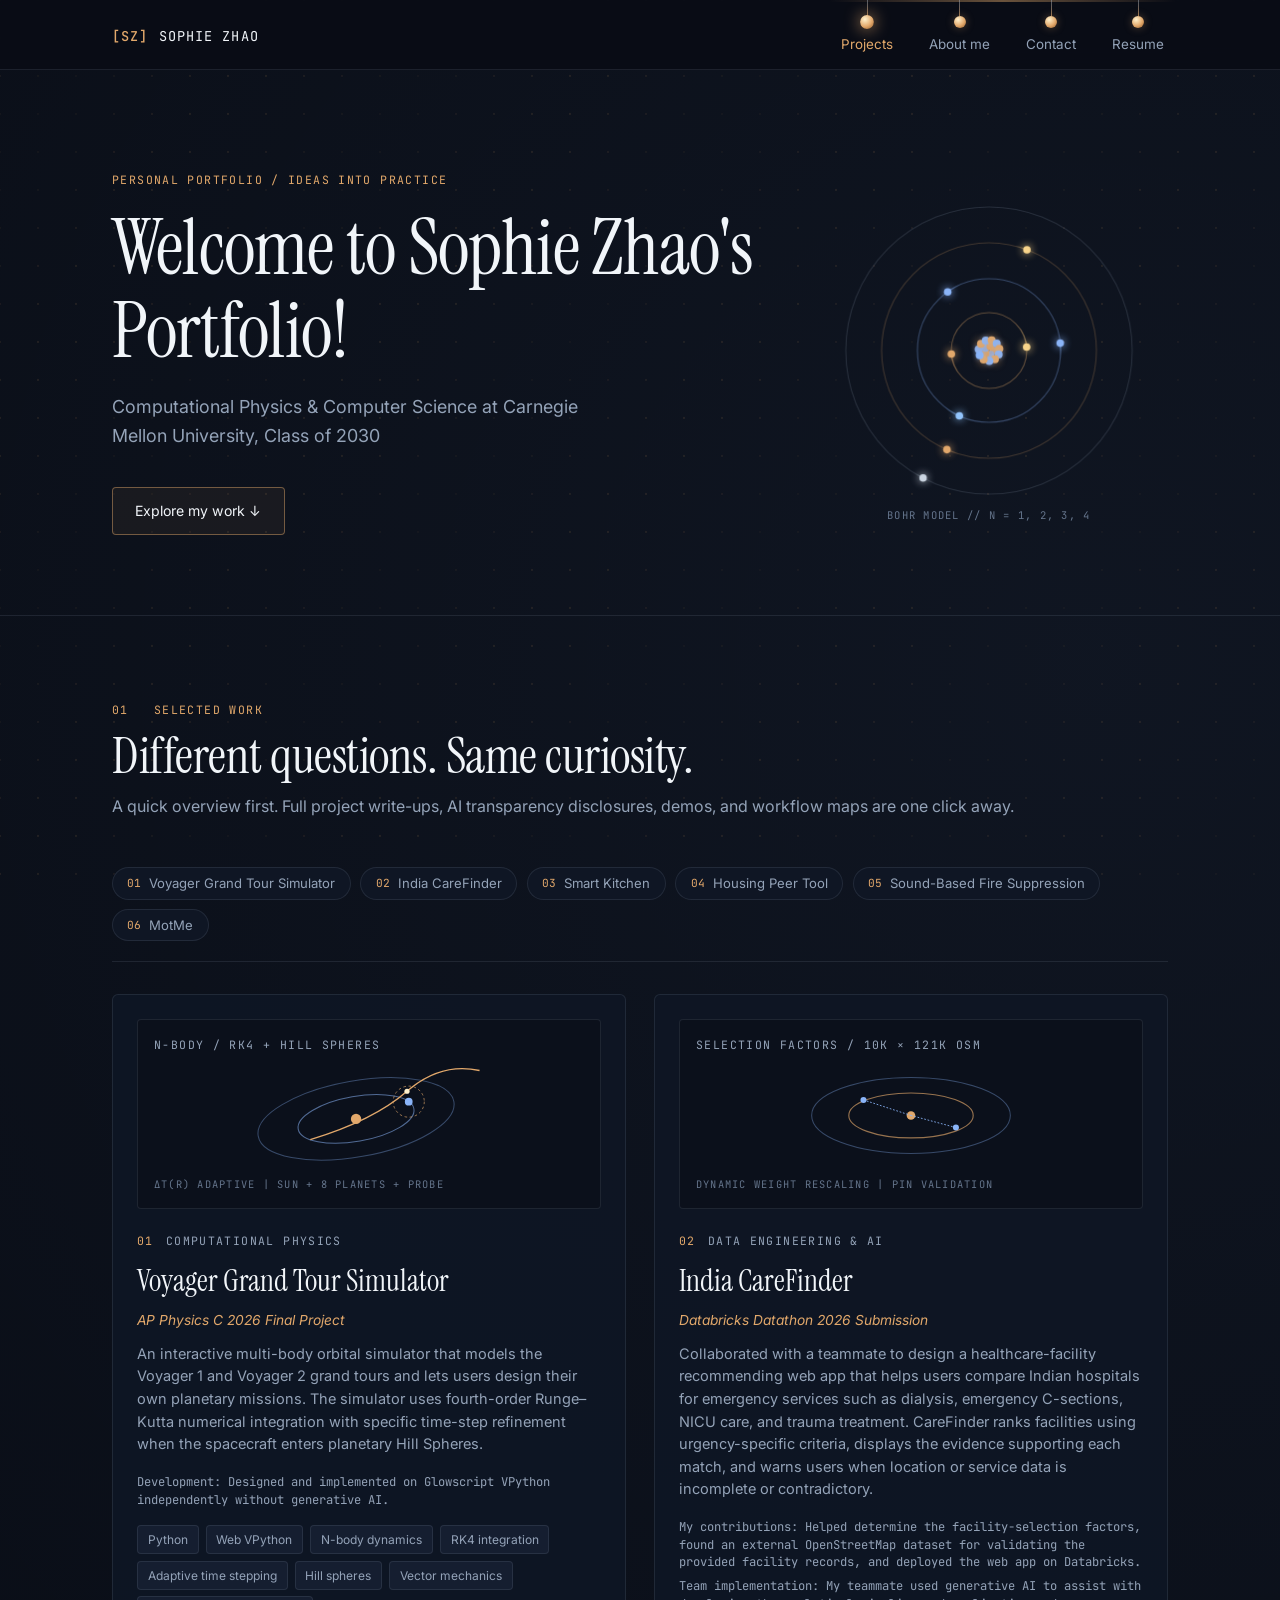
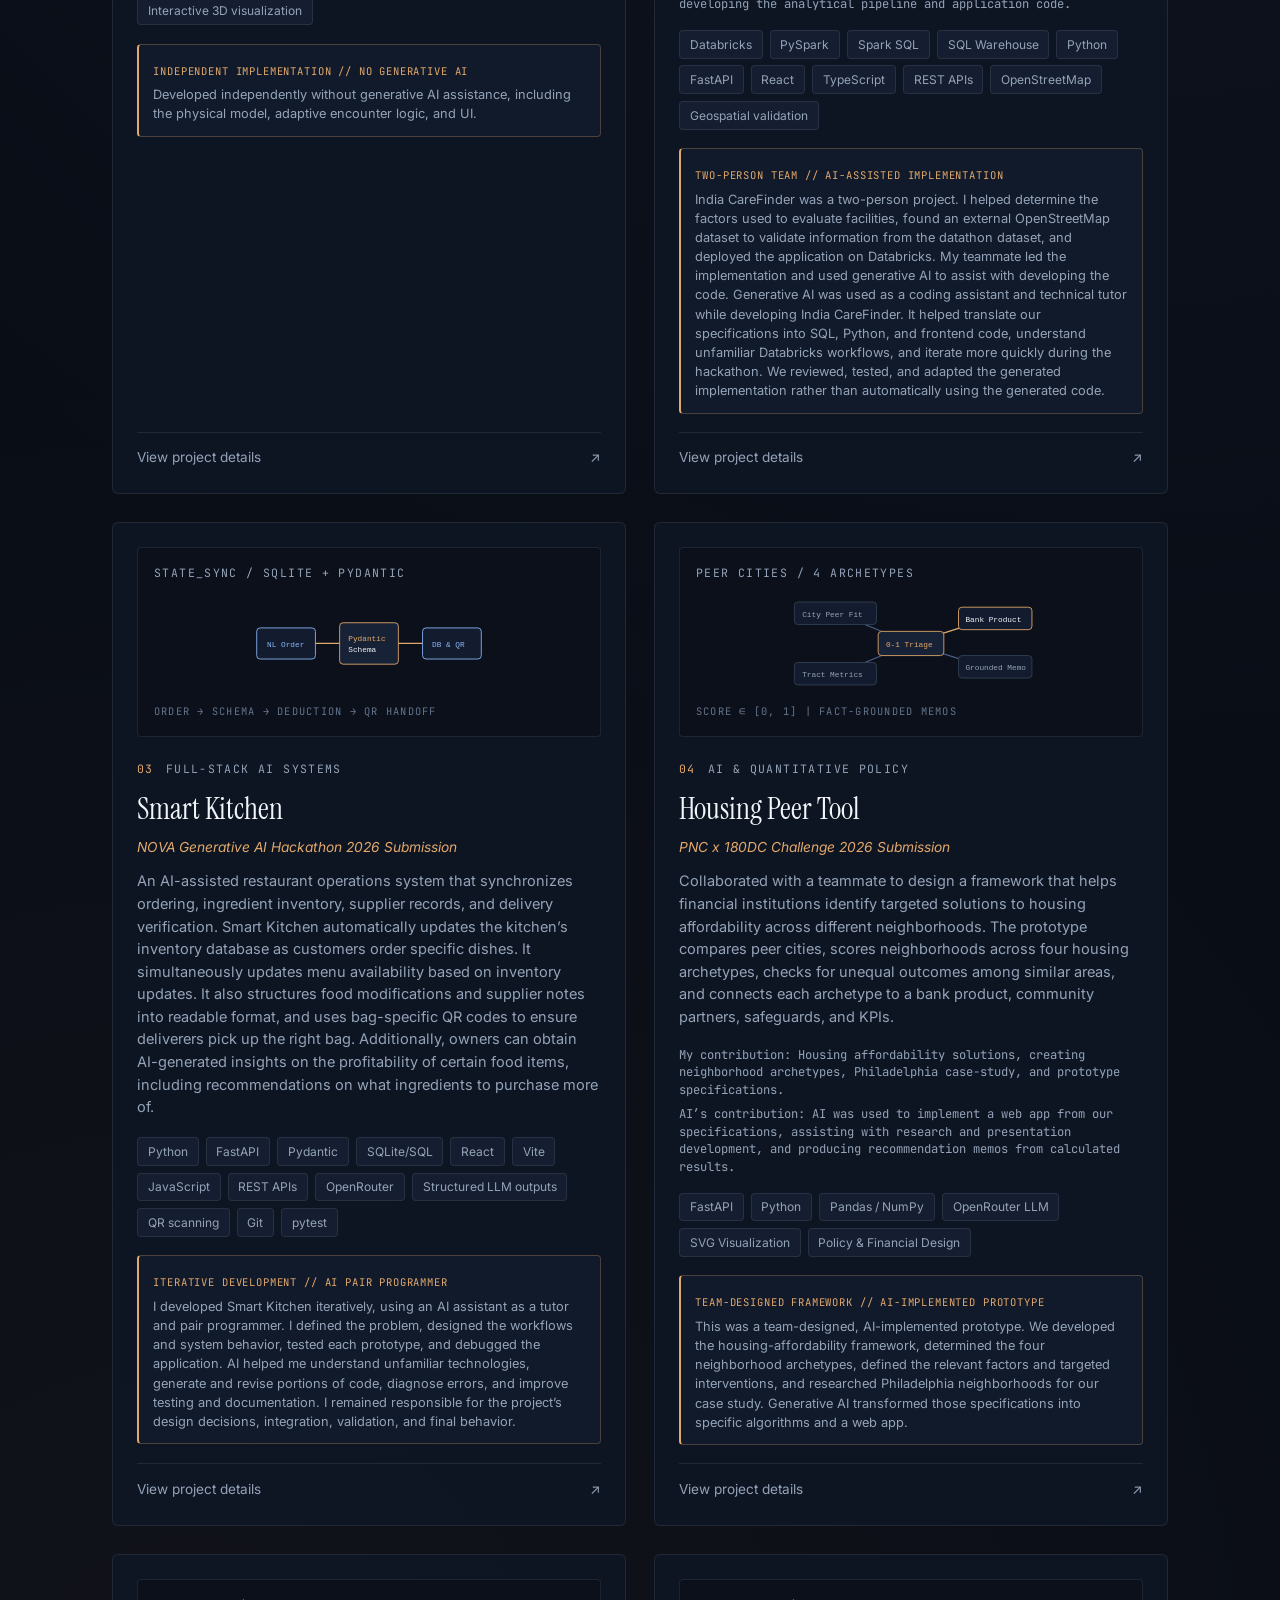
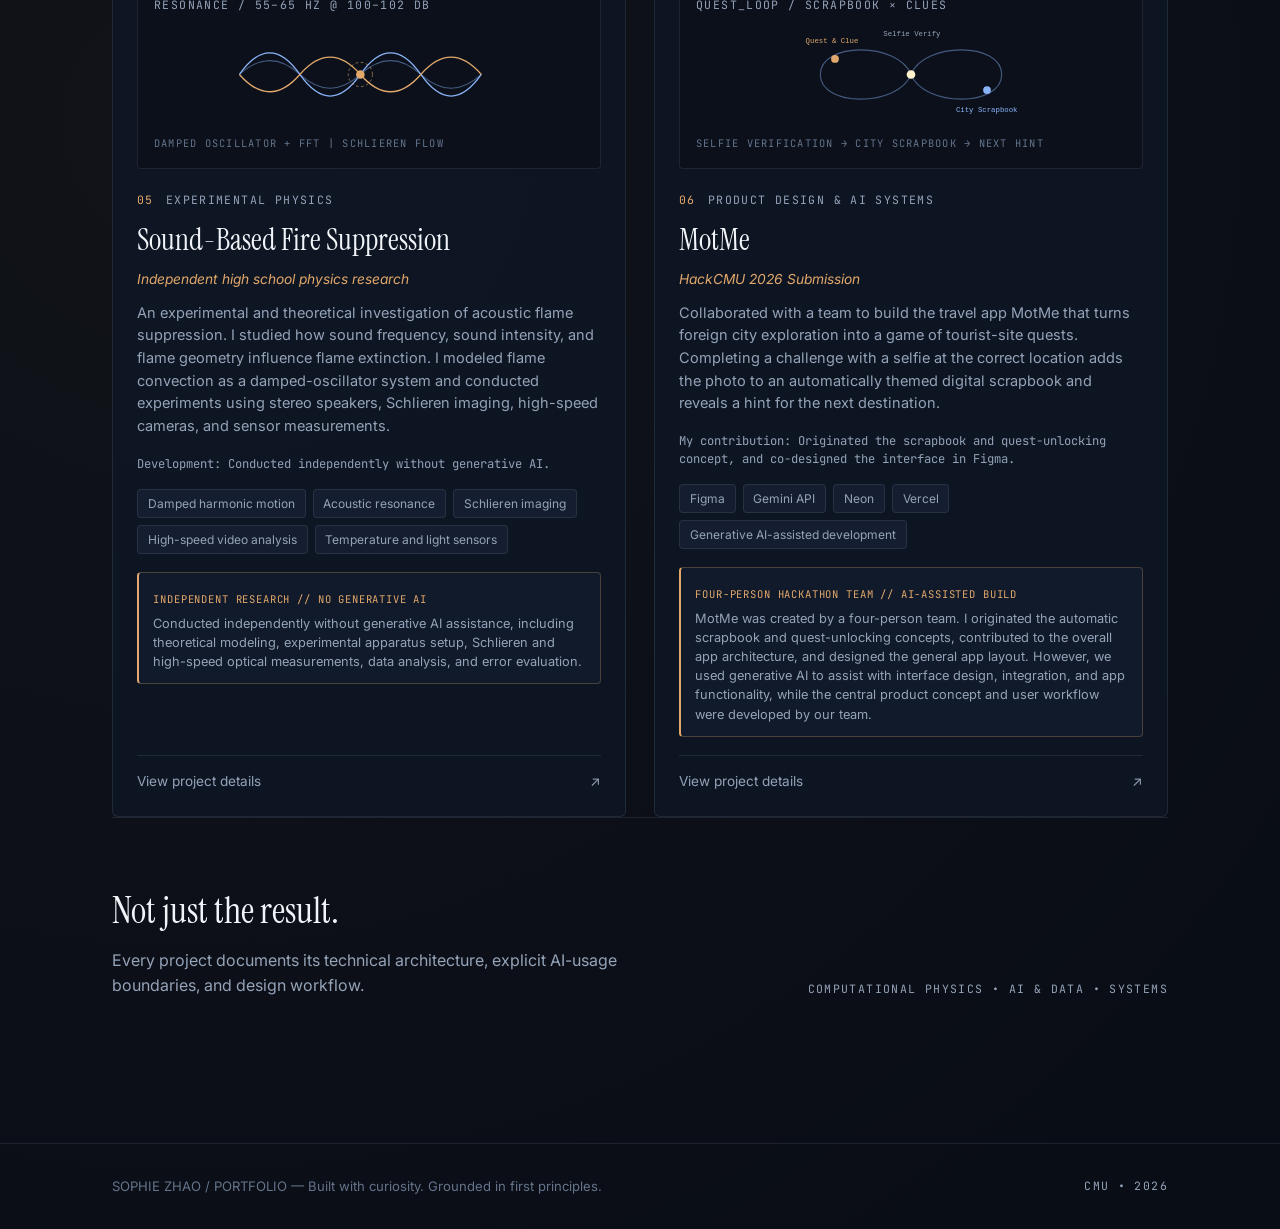
==== commit f434c937: "updated tabs" ====
--- a/index.html
+++ b/index.html
@@ -4,7 +4,7 @@
   <meta charset="UTF-8">
   <meta name="viewport" content="width=device-width, initial-scale=1.0">
   <title>Sophie Zhao | Portfolio</title>
-  <link rel="stylesheet" href="style.css?v=21">
+  <link rel="stylesheet" href="style.css?v=22">
 </head>
 <body>
   <header>
@@ -72,7 +72,7 @@
     </div>
   </footer>
 
-  <script src="projects-data.js?v=21"></script>
+  <script src="projects-data.js?v=22"></script>
   <script>
     const jumpTabsContainer = document.getElementById("project-jump-tabs");
     const container = document.getElementById("projects-container");
@@ -138,6 +138,6 @@
       `;
     });
   </script>
-  <script src="physics-interactions.js?v=21"></script>
+  <script src="physics-interactions.js?v=22"></script>
 </body>
 </html>
--- a/style.css
+++ b/style.css
@@ -638,7 +638,7 @@
   border: 1px solid var(--border-subtle);
 }
 
-/* Quantum Wavefunction Collapse Résumé Viewer */
+/* Quantum Wavefunction Collapse Resume Viewer */
 .wavefunction-shell {
   position: relative;
   width: 100%;
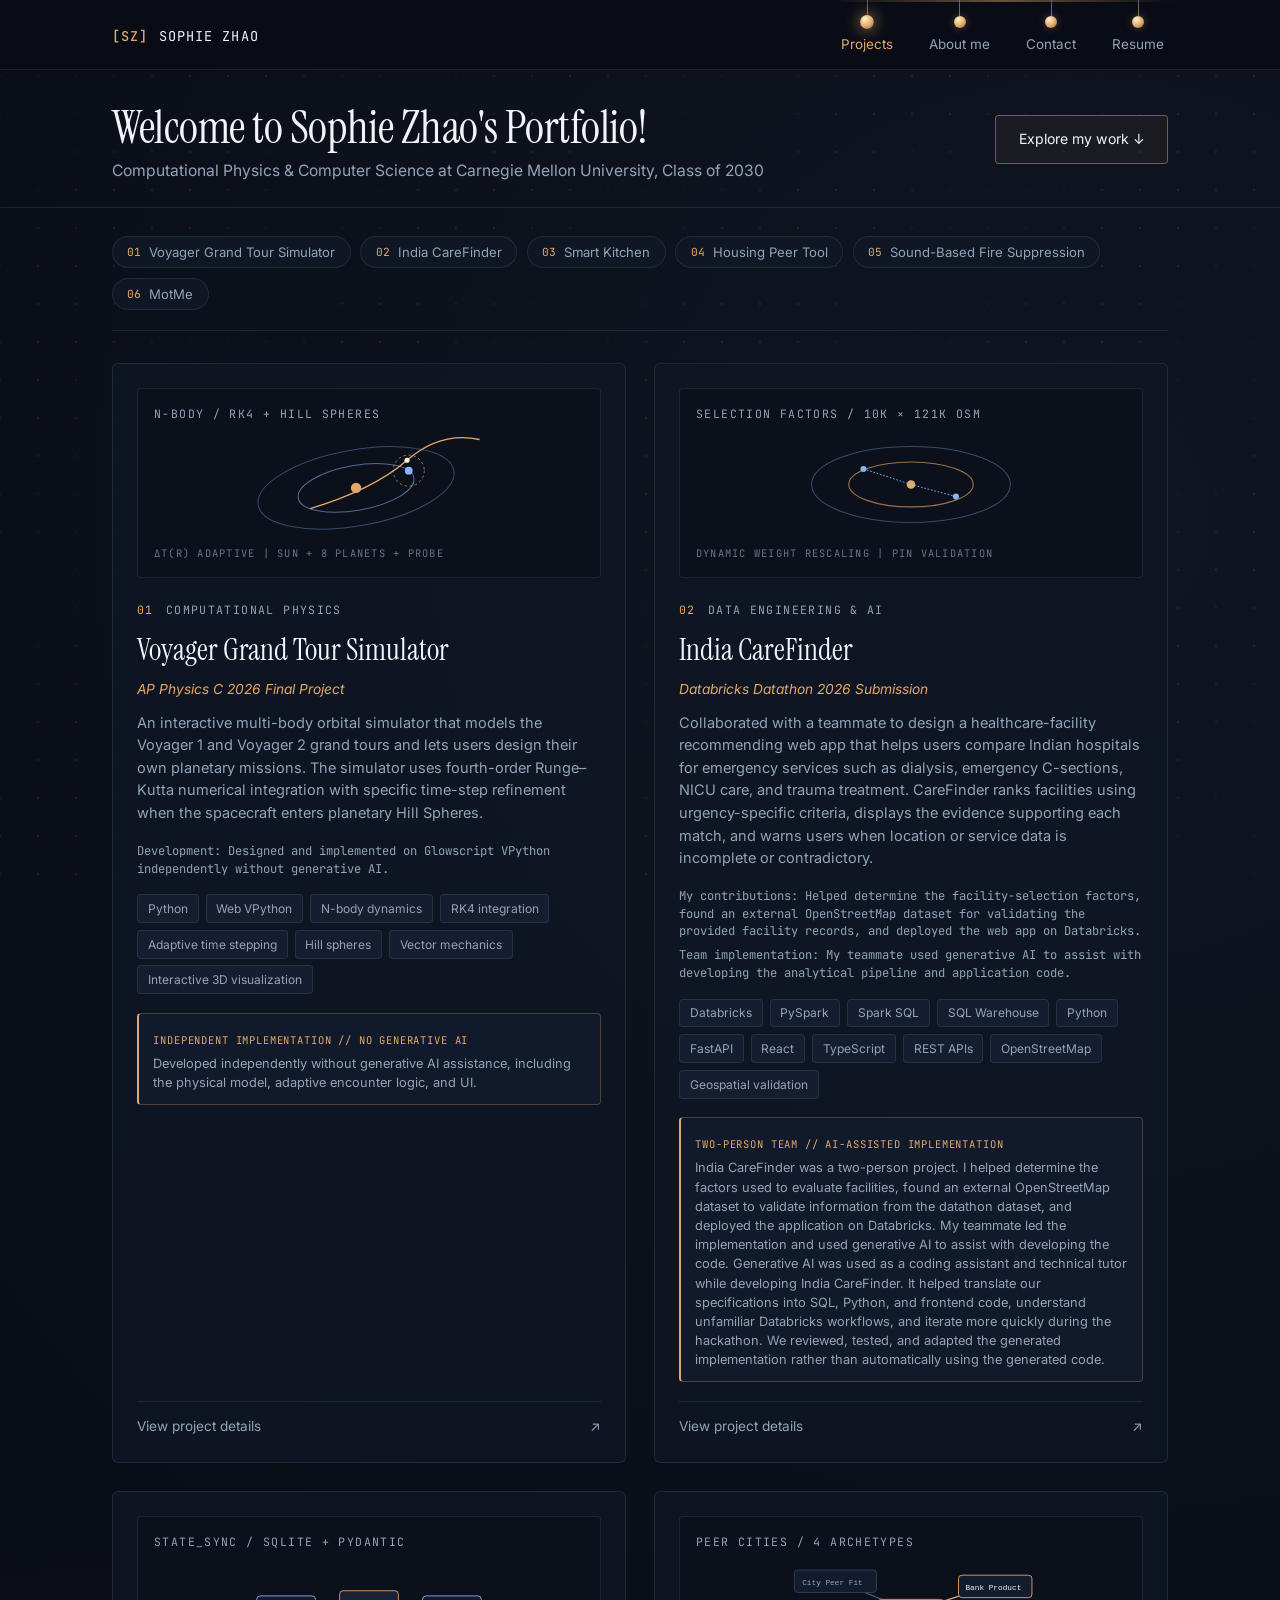
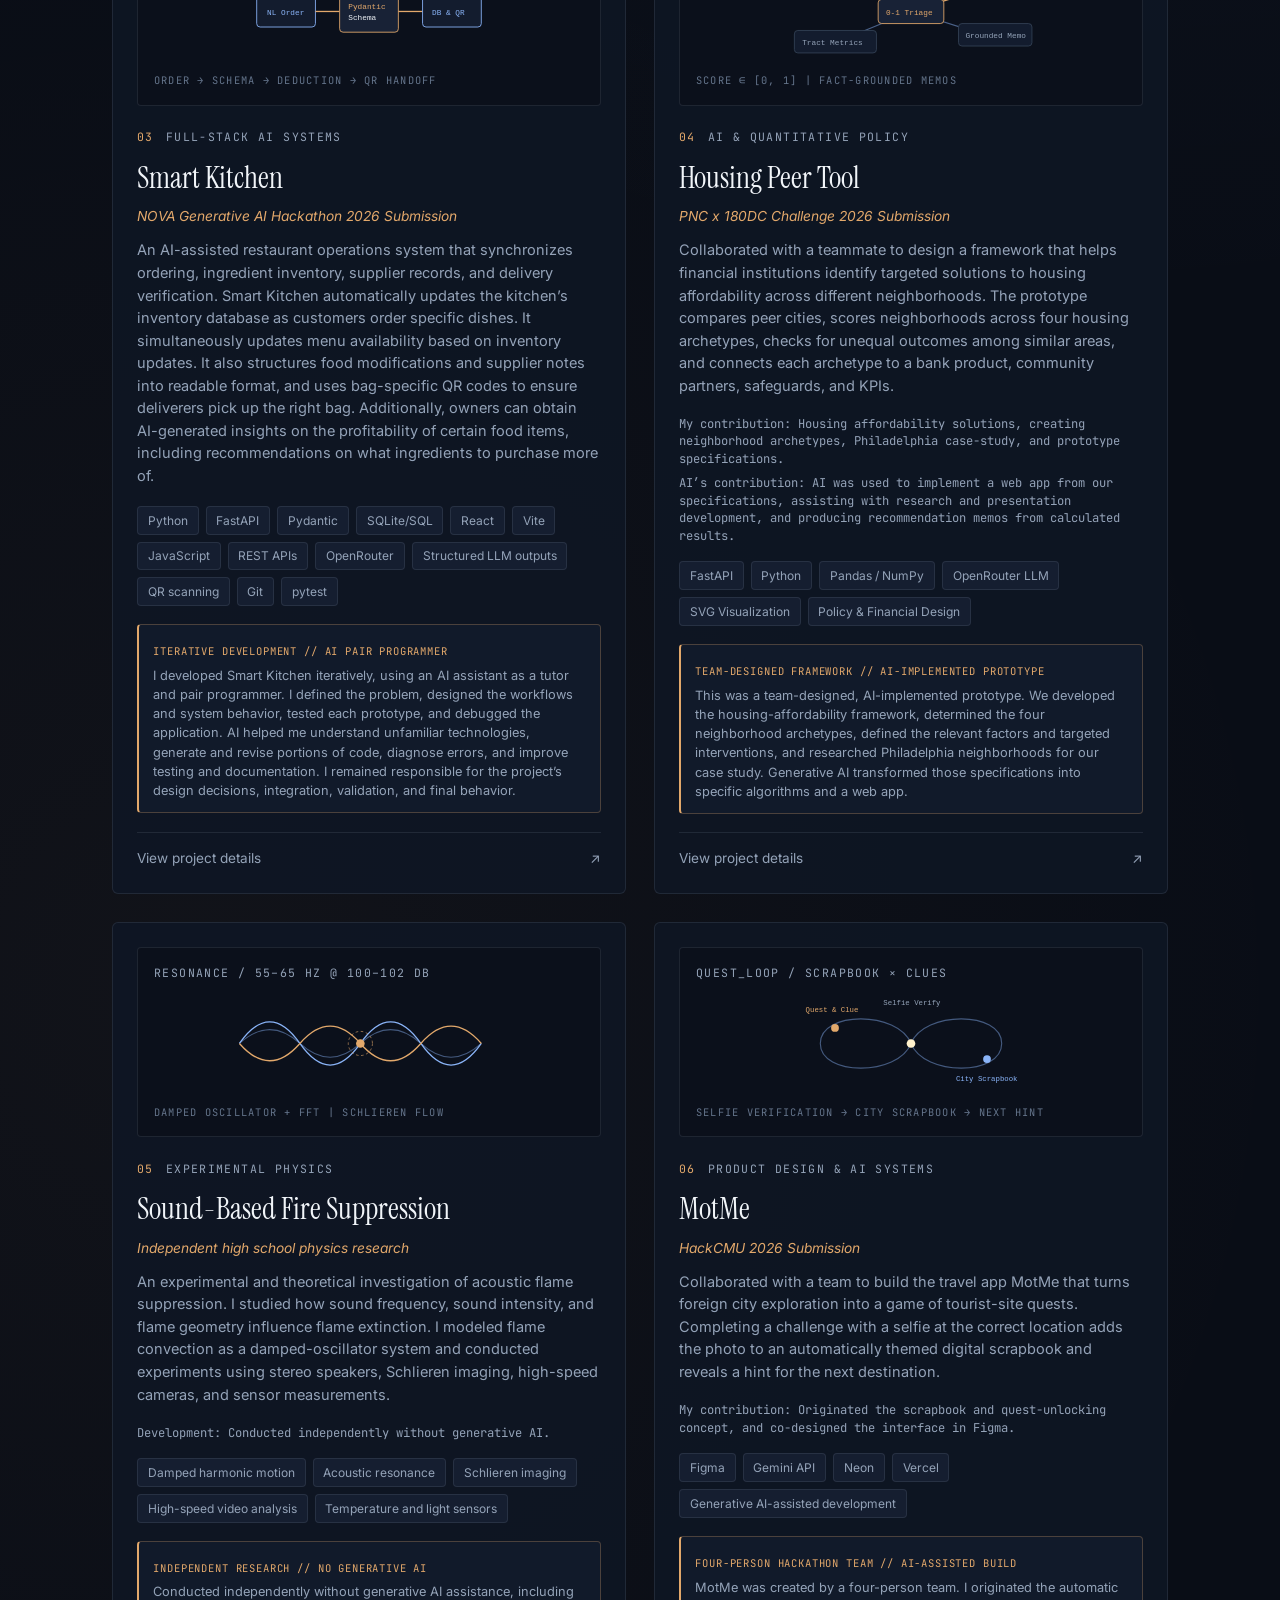
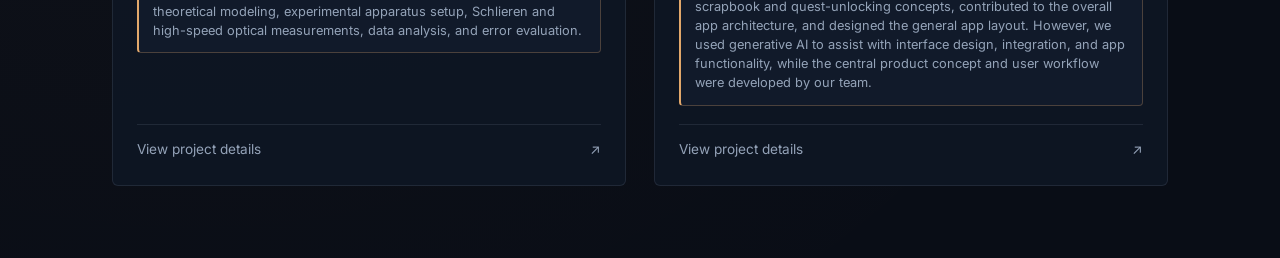
==== commit 2929276d: "cleaned up extra words and spaces" ====
--- a/index.html
+++ b/index.html
@@ -4,7 +4,7 @@
   <meta charset="UTF-8">
   <meta name="viewport" content="width=device-width, initial-scale=1.0">
   <title>Sophie Zhao | Portfolio</title>
-  <link rel="stylesheet" href="style.css?v=22">
+  <link rel="stylesheet" href="style.css?v=26">
 </head>
 <body>
   <header>
@@ -23,62 +23,34 @@
   </header>
 
   <main>
-    <section class="hero">
-      <div class="container hero-grid">
-        <div>
-          <span class="mono-label mono-amber">PERSONAL PORTFOLIO / IDEAS INTO PRACTICE</span>
+    <section class="hero hero-compact">
+      <div class="container hero-horizontal">
+        <div class="hero-horizontal-text">
           <h1 class="serif-title">Welcome to Sophie Zhao's Portfolio!</h1>
           <p class="hero-sub">
             Computational Physics &amp; Computer Science at Carnegie Mellon University, Class of 2030
           </p>
-          <a href="#selected-work" class="btn-outline">Explore my work &darr;</a>
         </div>
-
-        <div class="hero-atom-wrapper" title="Hover to trigger radioactive decay">
-          <canvas id="hero-atom-canvas" width="360" height="360"></canvas>
-          <span id="atom-telemetry" class="mono-label atom-telemetry">BOHR MODEL // n = 1, 2, 3, 4</span>
-        </div>
+        <a href="#selected-work" class="btn-outline hero-cta">Explore my work &darr;</a>
       </div>
     </section>
 
     <section id="selected-work" class="section-block">
       <div class="container">
-        <div class="section-header">
-          <span class="mono-label mono-amber">01 &nbsp; SELECTED WORK</span>
-          <h2 class="serif-title">Different questions. Same curiosity.</h2>
-          <p>A quick overview first. Full project write-ups, AI transparency disclosures, demos, and workflow maps are one click away.</p>
-        </div>
-
         <!-- Quick-Jump Project Index Tabs -->
         <div id="project-jump-tabs" class="project-jump-tabs" aria-label="Jump to project"></div>
 
         <div id="projects-container" class="projects-grid"></div>
-
-        <div class="philosophy-strip">
-          <div>
-            <h3>Not just the result.</h3>
-            <p>Every project documents its technical architecture, explicit AI-usage boundaries, and design workflow.</p>
-          </div>
-          <span class="mono-label">COMPUTATIONAL PHYSICS &bull; AI &amp; DATA &bull; SYSTEMS</span>
-        </div>
       </div>
     </section>
   </main>
 
-  <footer>
-    <div class="container footer-inner">
-      <span>SOPHIE ZHAO / PORTFOLIO — Built with curiosity. Grounded in first principles.</span>
-      <span class="mono-label">CMU &bull; 2026</span>
-    </div>
-  </footer>
-
-  <script src="projects-data.js?v=22"></script>
+  <script src="projects-data.js?v=26"></script>
   <script>
     const jumpTabsContainer = document.getElementById("project-jump-tabs");
     const container = document.getElementById("projects-container");
 
     Object.entries(PROJECTS).forEach(([slug, p]) => {
-      // Build quick-jump tab above the project grid
       const tabBtn = document.createElement("button");
       tabBtn.type = "button";
       tabBtn.className = "jump-tab";
@@ -91,13 +63,12 @@
         if (targetCard) {
           targetCard.scrollIntoView({ behavior: "smooth", block: "center" });
           targetCard.classList.remove("card-highlight-pulse");
-          void targetCard.offsetWidth; // trigger reflow for repeated clicks
+          void targetCard.offsetWidth;
           targetCard.classList.add("card-highlight-pulse");
         }
       });
       jumpTabsContainer.appendChild(tabBtn);
 
-      // Build project card with target anchor ID, card notes, and consistent AI / Team transparency block
       const skillsHtml = p.skills.map(s => `<span class="skill-pill">${s}</span>`).join("");
       const cardNotesHtml = (p.cardNotes && p.cardNotes.length > 0)
         ? `<div class="card-notes-list">${p.cardNotes.map(n => `<p class="card-dev-note">${n}</p>`).join("")}</div>`
@@ -138,6 +109,6 @@
       `;
     });
   </script>
-  <script src="physics-interactions.js?v=22"></script>
+  <script src="physics-interactions.js?v=26"></script>
 </body>
 </html>
--- a/style.css
+++ b/style.css
@@ -168,31 +168,41 @@
   color: var(--accent-amber);
 }
 
-/* Hero Section */
-.hero {
-  padding: 6rem 0 5rem;
+/* Compact Horizontal Hero Section */
+.hero.hero-compact {
+  padding: 1.65rem 0 1.5rem;
   position: relative;
   overflow: hidden;
   border-bottom: 1px solid var(--border-subtle);
 }
 
-.hero-grid {
-  display: grid;
-  grid-template-columns: 1.3fr 0.7fr;
-  align-items: center;
-  gap: 2rem;
-}
-
-.hero h1 {
-  font-size: clamp(3.4rem, 6vw, 5.2rem);
-  margin: 1rem 0 1.25rem;
-}
-
-.hero-sub {
-  color: var(--text-secondary);
-  font-size: 1.12rem;
-  max-width: 520px;
-  margin-bottom: 2.25rem;
+.hero-horizontal {
+  display: flex;
+  justify-content: space-between;
+  align-items: center;
+  gap: 1.5rem;
+  flex-wrap: wrap;
+}
+
+.hero-horizontal-text {
+  flex: 1 1 560px;
+}
+
+.hero.hero-compact h1 {
+  font-size: clamp(2.1rem, 3.6vw, 2.9rem);
+  margin: 0.35rem 0 0.35rem;
+  line-height: 1.1;
+}
+
+.hero.hero-compact .hero-sub {
+  color: var(--text-secondary);
+  font-size: 0.98rem;
+  max-width: none;
+  margin-bottom: 0;
+}
+
+.hero-cta {
+  flex-shrink: 0;
 }
 
 .btn-outline {
@@ -224,11 +234,11 @@
 
 /* Selected Work Section */
 .section-block {
-  padding: 5rem 0;
+  padding: 1.75rem 0 4.5rem;
 }
 
 .section-header {
-  margin-bottom: 3rem;
+  margin-bottom: 1.25rem;
 }
 
 .section-header h2 {
@@ -1106,50 +1116,6 @@
 
 
 /* ==========================================================================
-   INTERACTIVE BOHR ATOM & RADIOACTIVE DECAY HERO WIDGET
-   ========================================================================== */
-.hero-atom-wrapper {
-  position: relative;
-  width: 100%;
-  max-width: 360px;
-  aspect-ratio: 1 / 1;
-  justify-self: end;
-  display: flex;
-  align-items: center;
-  justify-content: center;
-  cursor: crosshair;
-}
-
-#hero-atom-canvas {
-  width: 100%;
-  height: 100%;
-  display: block;
-}
-
-.atom-telemetry {
-  position: absolute;
-  bottom: 6px;
-  left: 50%;
-  transform: translateX(-50%);
-  font-size: 0.66rem;
-  color: var(--text-muted);
-  white-space: nowrap;
-  pointer-events: none;
-  transition: color 0.25s ease;
-}
-
-.hero-atom-wrapper:hover .atom-telemetry {
-  color: var(--accent-amber);
-}
-
-@media (max-width: 860px) {
-  .hero-atom-wrapper {
-    display: none;
-  }
-}
-
-
-/* ==========================================================================
    CONSISTENT AI & TEAM TRANSPARENCY BLOCK ON PROJECT CARDS
    ========================================================================== */
 .card-ai-box {
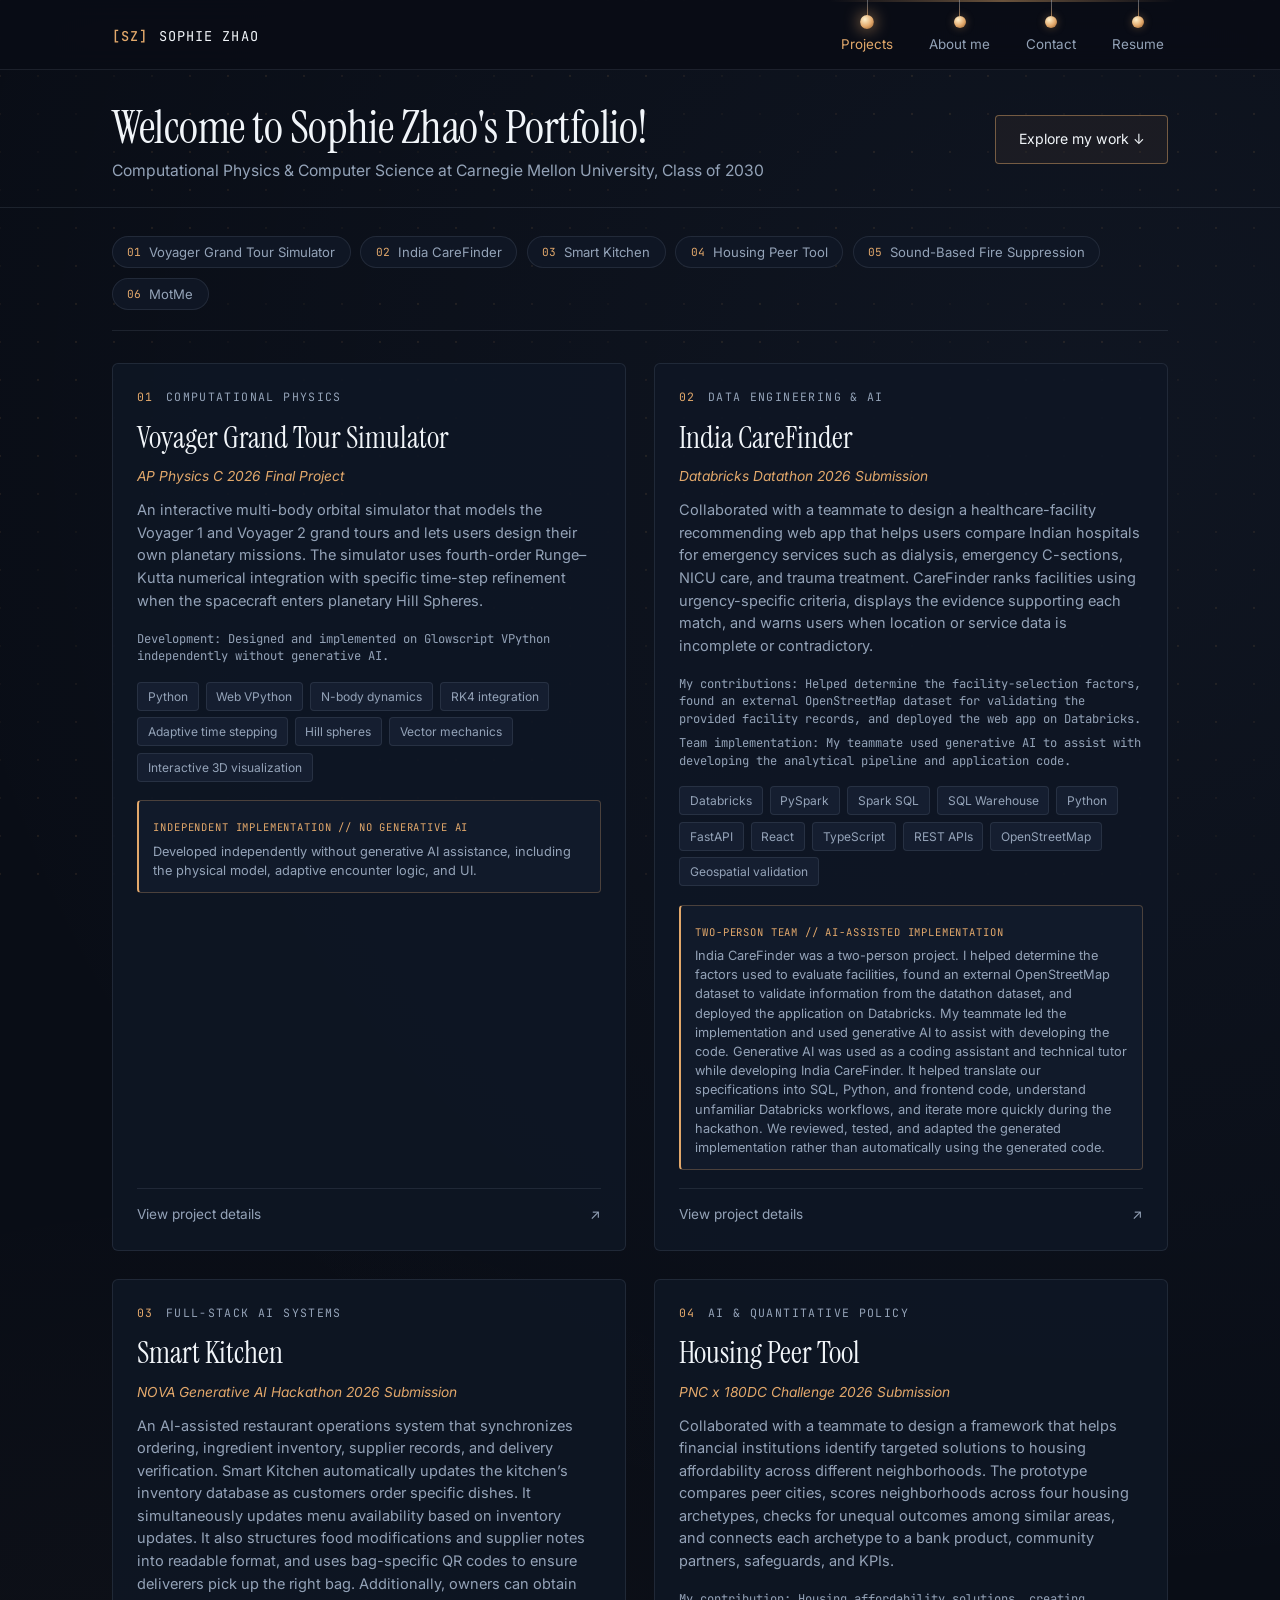
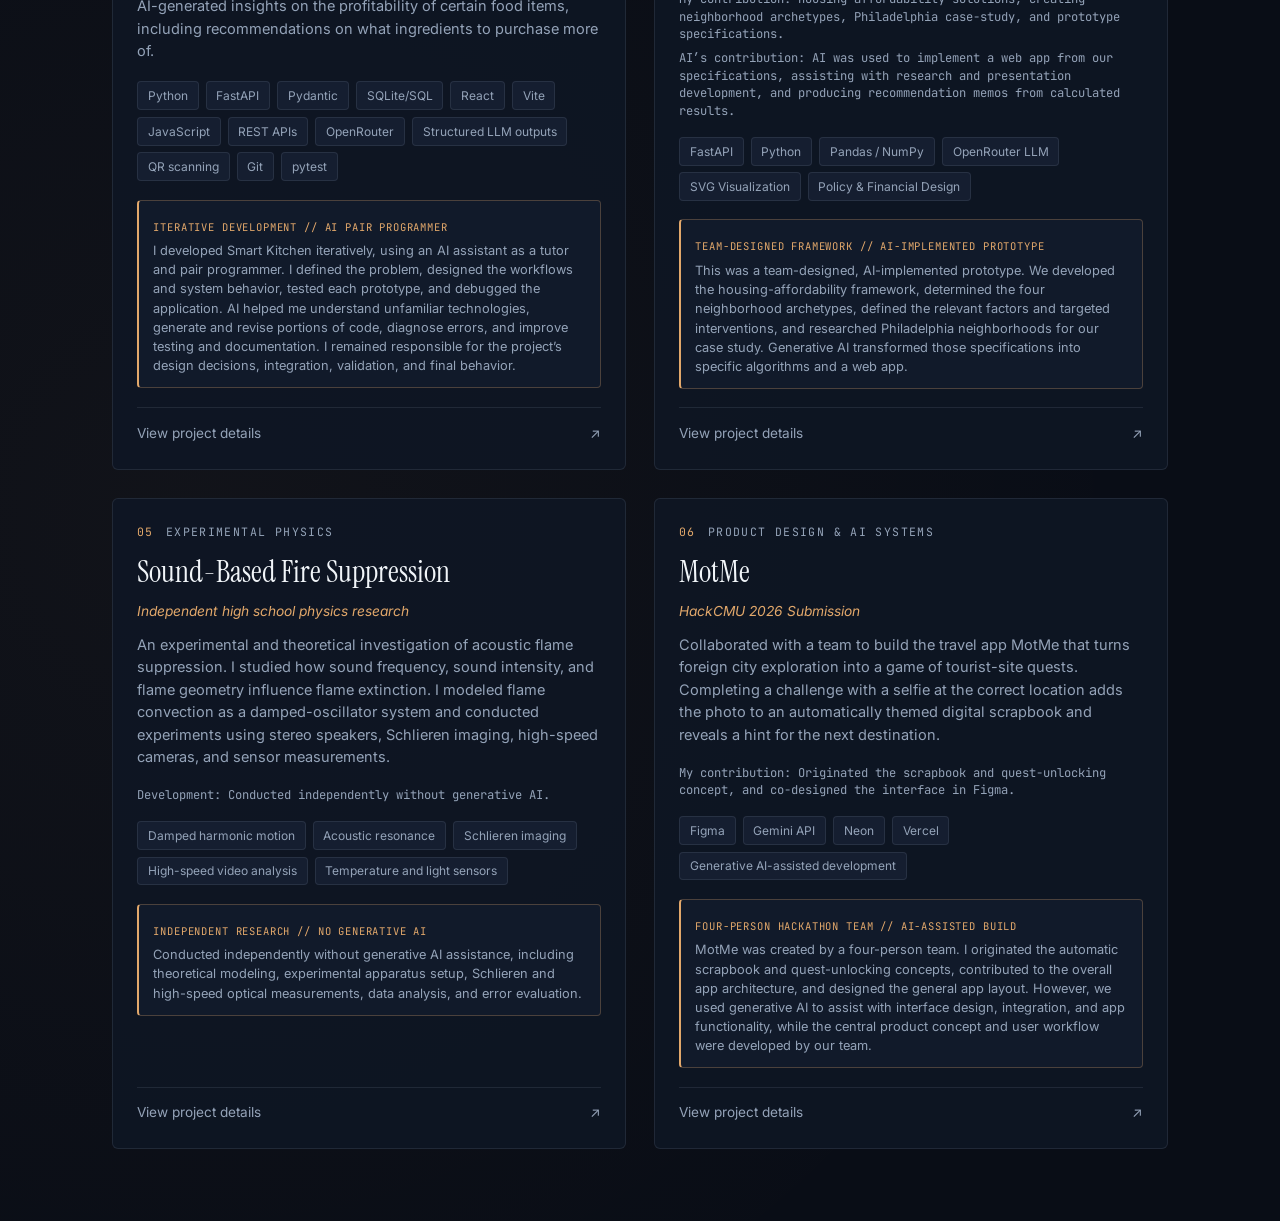
==== commit a41a048c: "removed portfolio images" ====
--- a/index.html
+++ b/index.html
@@ -4,7 +4,7 @@
   <meta charset="UTF-8">
   <meta name="viewport" content="width=device-width, initial-scale=1.0">
   <title>Sophie Zhao | Portfolio</title>
-  <link rel="stylesheet" href="style.css?v=26">
+  <link rel="stylesheet" href="style.css?v=27">
 </head>
 <body>
   <header>
@@ -45,7 +45,7 @@
     </section>
   </main>
 
-  <script src="projects-data.js?v=26"></script>
+  <script src="projects-data.js?v=27"></script>
   <script>
     const jumpTabsContainer = document.getElementById("project-jump-tabs");
     const container = document.getElementById("projects-container");
@@ -85,11 +85,6 @@
       container.innerHTML += `
         <a id="card-${slug}" href="project.html?id=${slug}" class="project-card">
           <div>
-            <div class="card-diagram">
-              <span class="mono-label">${p.diagramHeader}</span>
-              ${p.svgDiagram}
-              <span class="mono-label" style="font-size:0.65rem; color:#64748b;">${p.diagramFooter}</span>
-            </div>
             <div class="card-meta">
               <span class="mono-label mono-amber">${p.number}</span>
               <span class="mono-label">${p.category}</span>
@@ -109,6 +104,6 @@
       `;
     });
   </script>
-  <script src="physics-interactions.js?v=26"></script>
+  <script src="physics-interactions.js?v=27"></script>
 </body>
 </html>
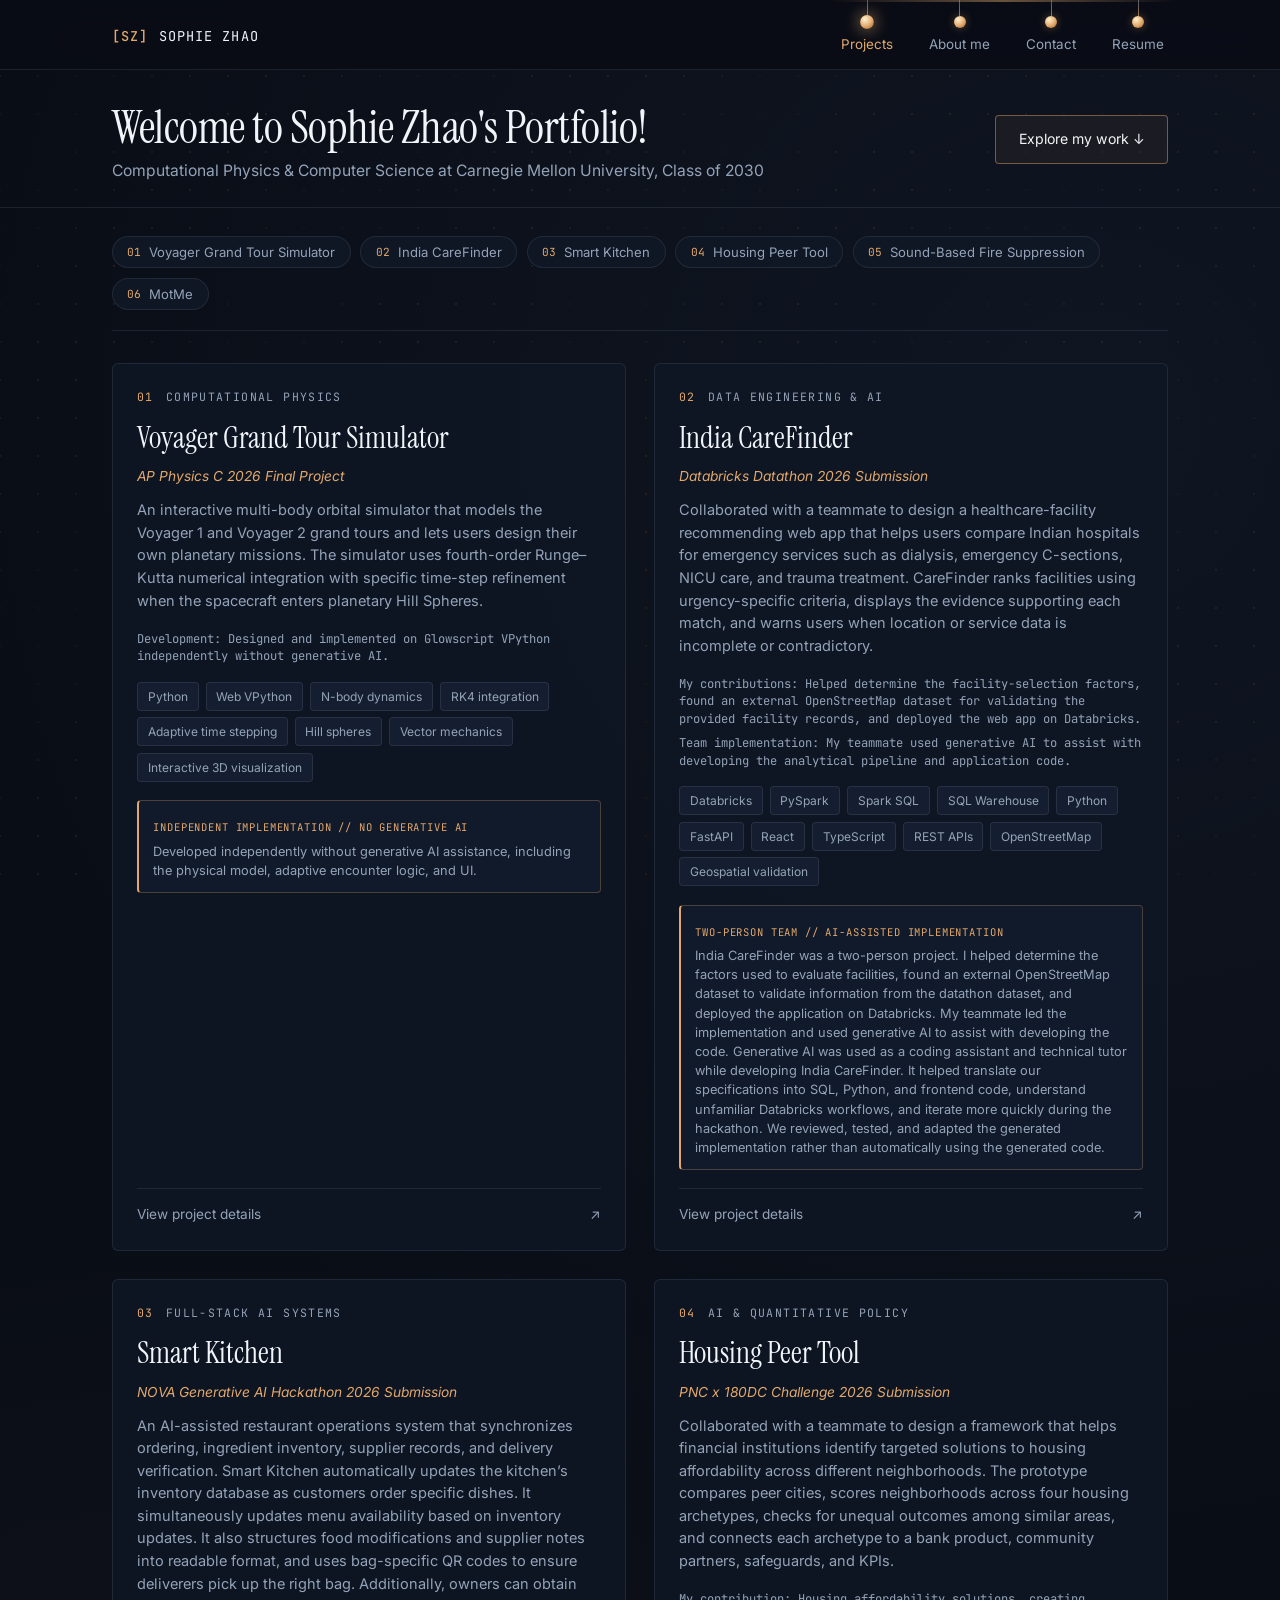
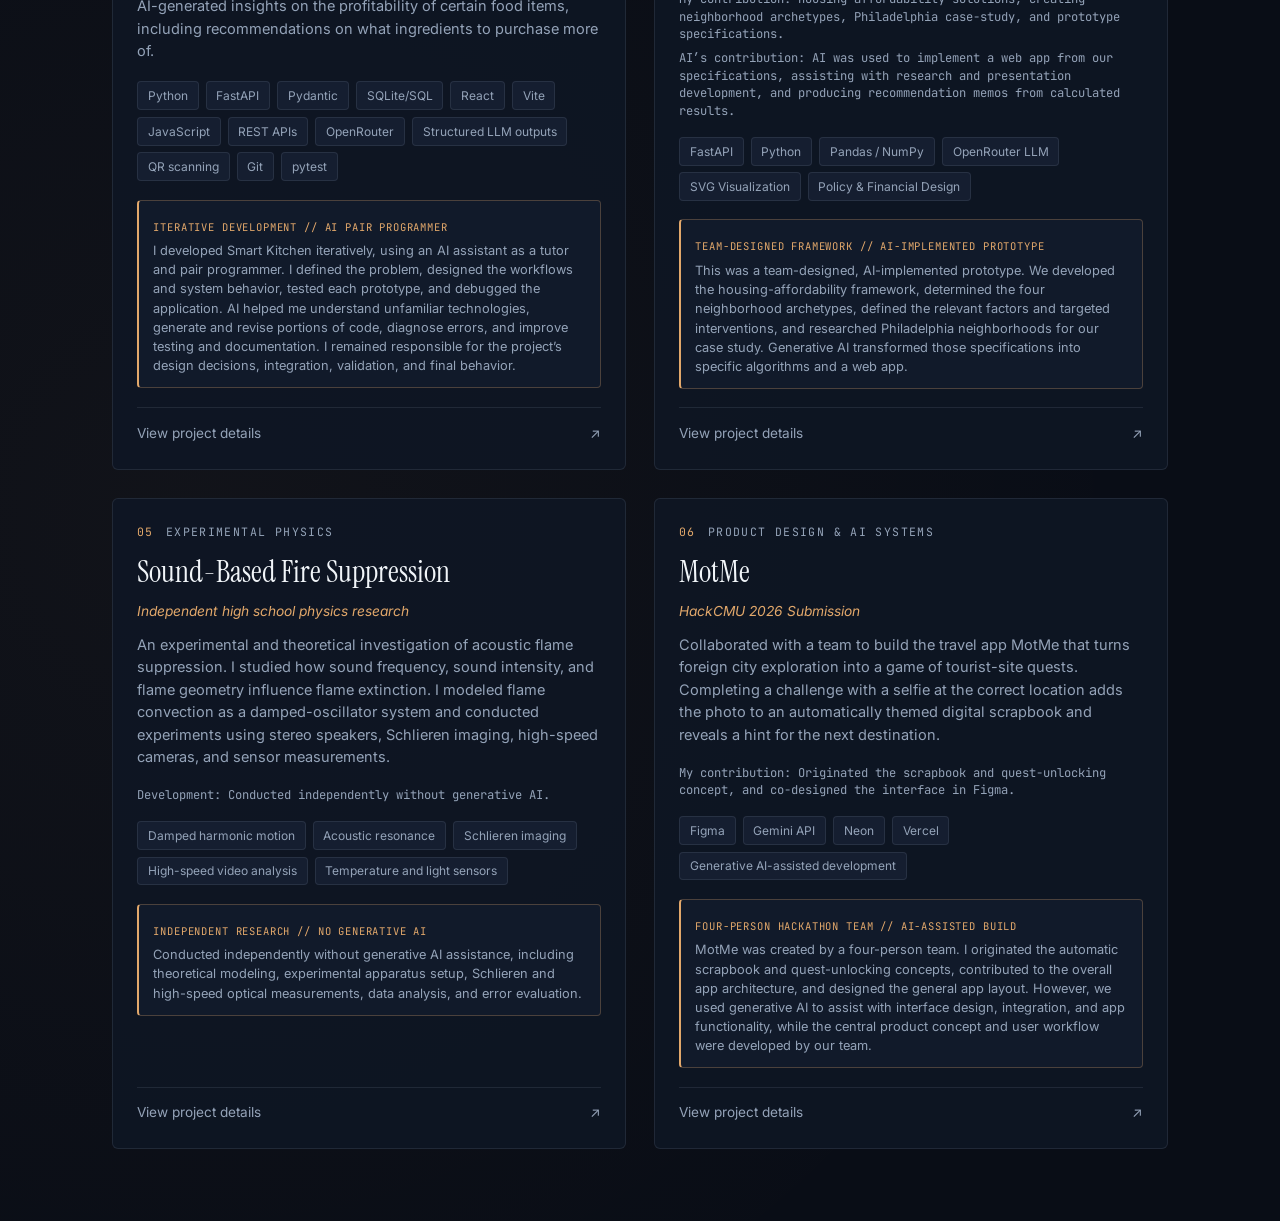
==== commit 415e7564: "removed unnecessary graphics" ====
--- a/index.html
+++ b/index.html
@@ -4,7 +4,7 @@
   <meta charset="UTF-8">
   <meta name="viewport" content="width=device-width, initial-scale=1.0">
   <title>Sophie Zhao | Portfolio</title>
-  <link rel="stylesheet" href="style.css?v=27">
+  <link rel="stylesheet" href="style.css?v=28">
 </head>
 <body>
   <header>
@@ -45,7 +45,7 @@
     </section>
   </main>
 
-  <script src="projects-data.js?v=27"></script>
+  <script src="projects-data.js?v=28"></script>
   <script>
     const jumpTabsContainer = document.getElementById("project-jump-tabs");
     const container = document.getElementById("projects-container");
@@ -104,6 +104,6 @@
       `;
     });
   </script>
-  <script src="physics-interactions.js?v=27"></script>
+  <script src="physics-interactions.js?v=28"></script>
 </body>
 </html>
--- a/style.css
+++ b/style.css
@@ -450,11 +450,8 @@
 
 /* Overview Tab Layout */
 .overview-hero {
-  display: grid;
-  grid-template-columns: 1.25fr 0.85fr;
-  gap: 2.5rem;
-  margin-bottom: 2.75rem;
-  align-items: start;
+  display: block;
+  margin-bottom: 2.25rem;
 }
 
 .overview-hero h1 {
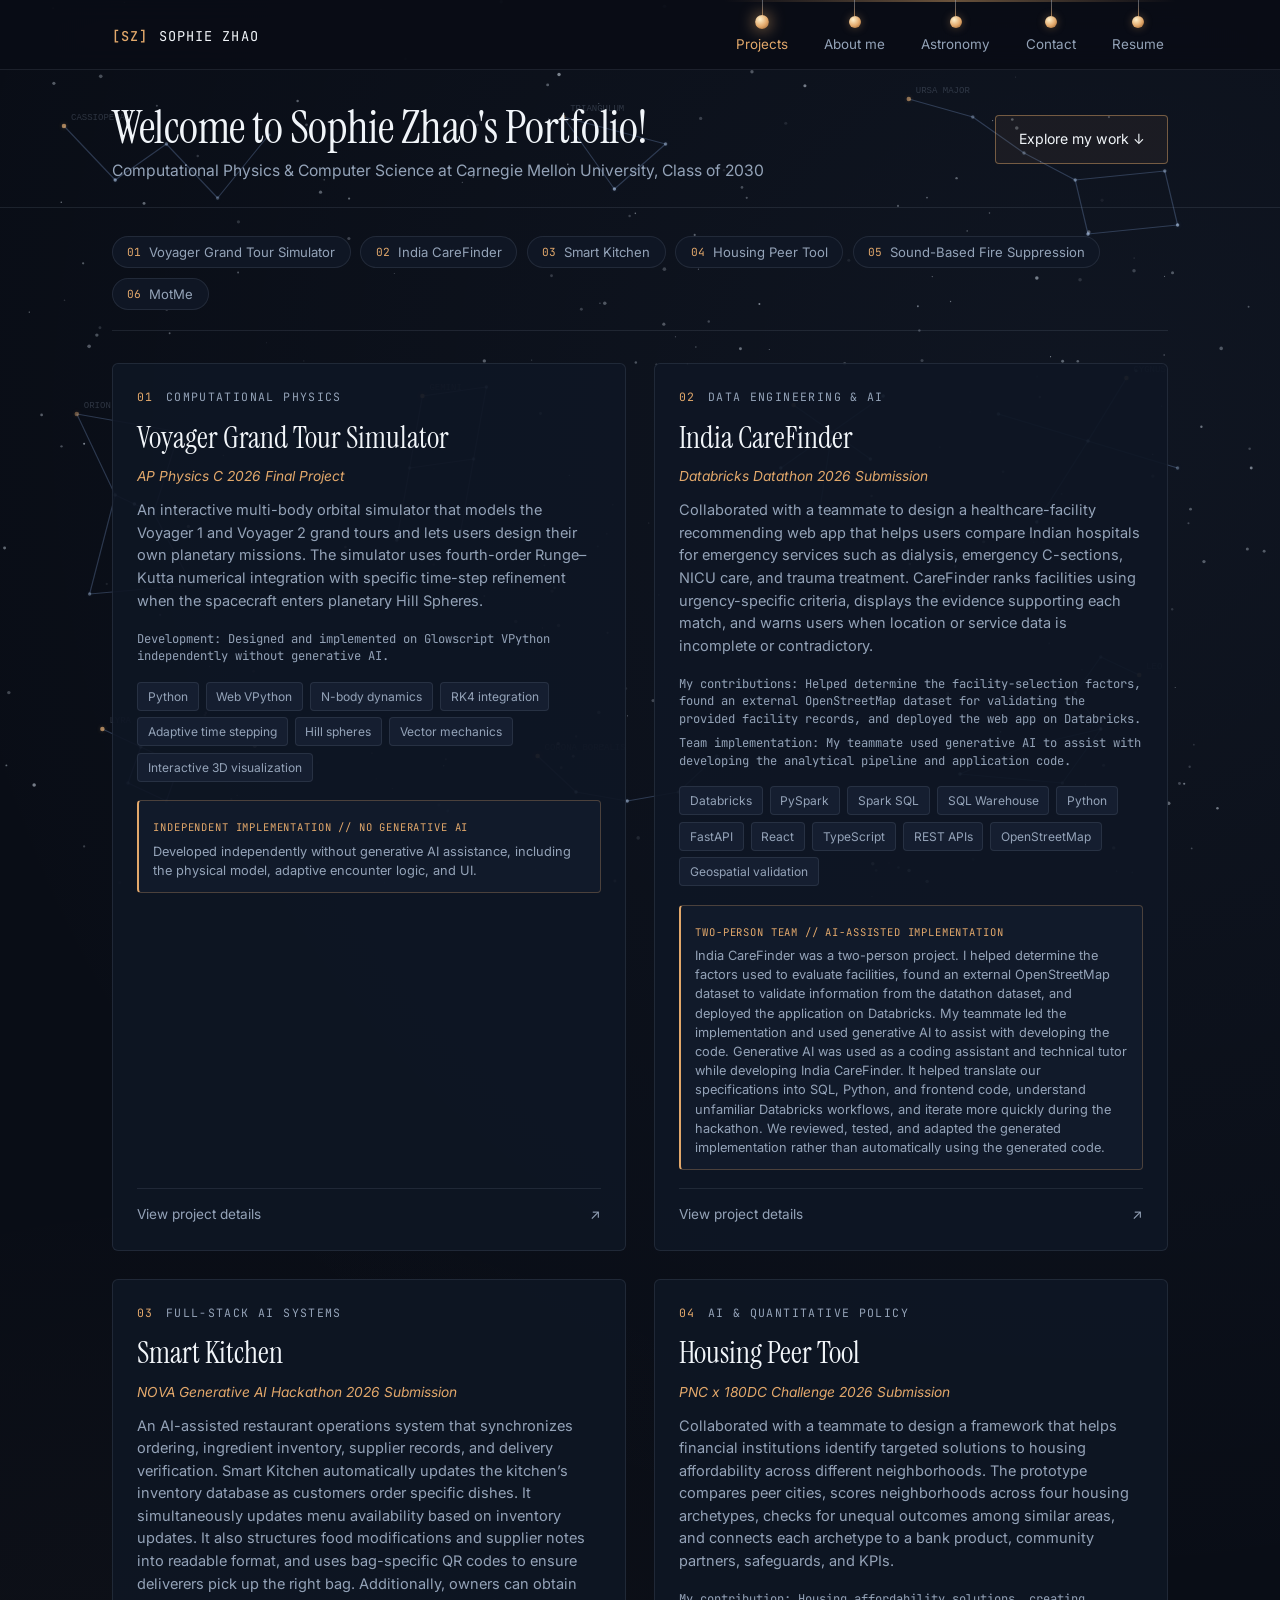
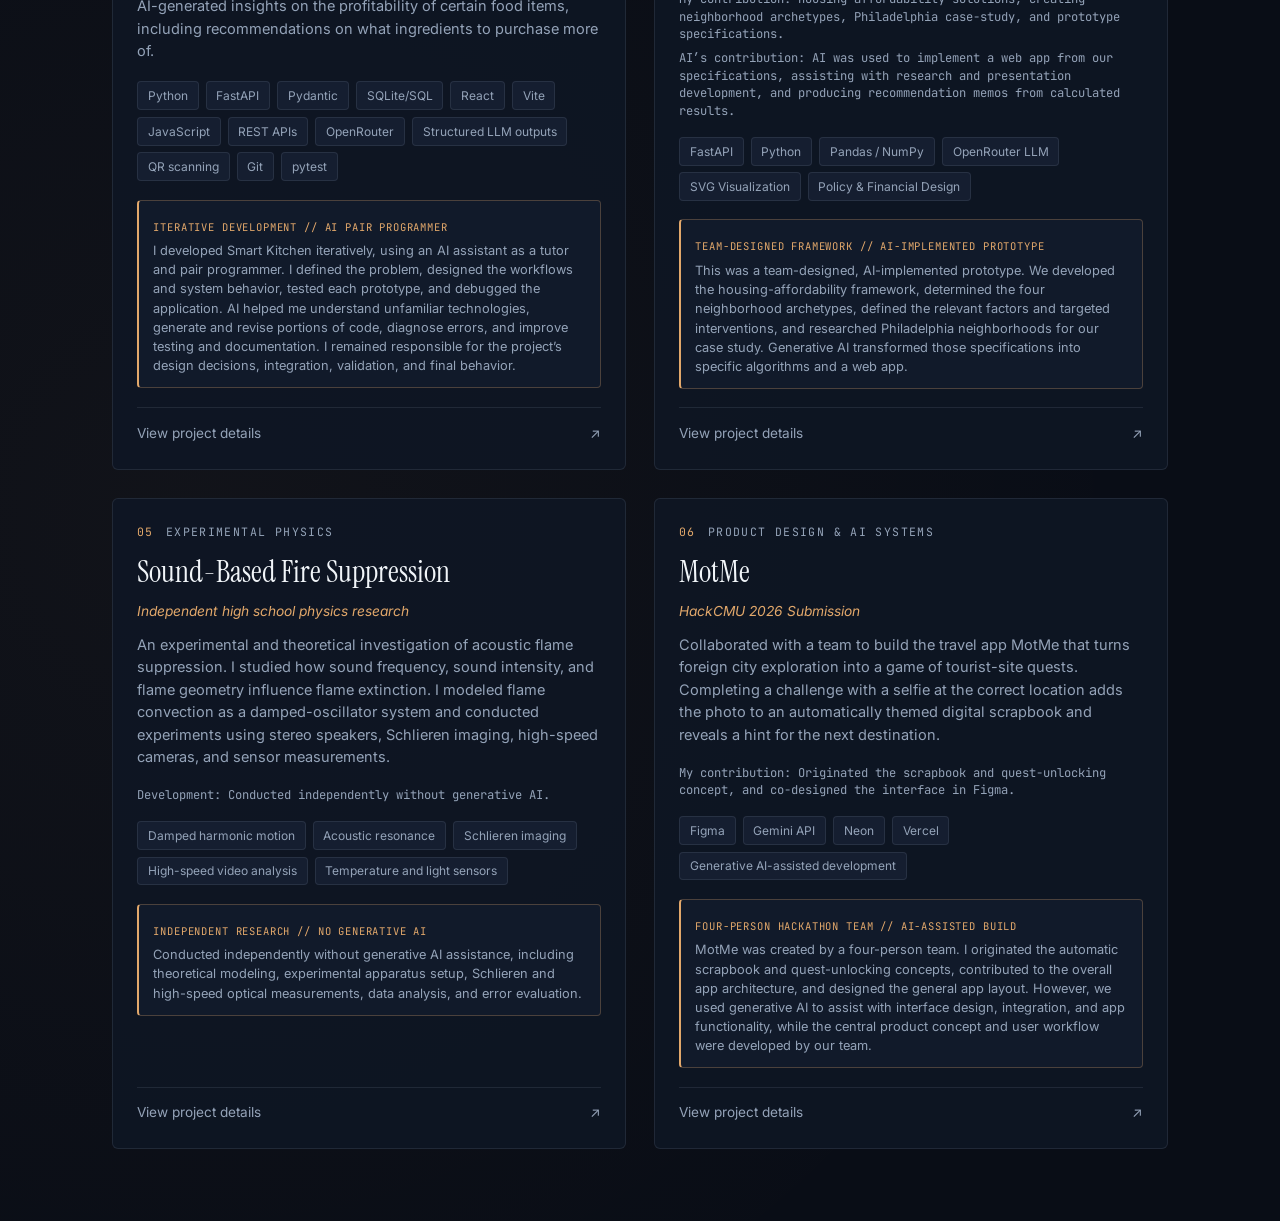
==== commit e55314fa: "changed the ui, added astronomy" ====
--- a/index.html
+++ b/index.html
@@ -4,7 +4,7 @@
   <meta charset="UTF-8">
   <meta name="viewport" content="width=device-width, initial-scale=1.0">
   <title>Sophie Zhao | Portfolio</title>
-  <link rel="stylesheet" href="style.css?v=28">
+  <link rel="stylesheet" href="style.css?v=34">
 </head>
 <body>
   <header>
@@ -16,6 +16,7 @@
       <nav>
         <a href="index.html" class="active">Projects</a>
         <a href="about.html">About me</a>
+        <a href="astronomy.html">Astronomy</a>
         <a href="contact.html">Contact</a>
         <a href="resume.html">Resume</a>
       </nav>
@@ -45,7 +46,7 @@
     </section>
   </main>
 
-  <script src="projects-data.js?v=28"></script>
+  <script src="projects-data.js?v=34"></script>
   <script>
     const jumpTabsContainer = document.getElementById("project-jump-tabs");
     const container = document.getElementById("projects-container");
@@ -104,6 +105,6 @@
       `;
     });
   </script>
-  <script src="physics-interactions.js?v=28"></script>
+  <script src="physics-interactions.js?v=34"></script>
 </body>
 </html>
--- a/style.css
+++ b/style.css
@@ -818,163 +818,297 @@
   color: var(--text-secondary);
 }
 
-/* Electrical Circuit Contact Nodes & Current Flow */
-.circuit-board {
+/* ==========================================================================
+   SOLAR SYSTEM CONTACT PAGE (SUN + ORBITING CONTACT PLANETS)
+   ========================================================================== */
+.contact-solar-layout {
+  display: grid;
+  grid-template-columns: minmax(0, 1.35fr) minmax(0, 0.65fr);
+  gap: 3rem;
+  align-items: start;
+}
+
+.solar-contact-stage {
+  display: flex;
+  flex-direction: column;
+  gap: 2rem;
+  align-items: center;
+}
+
+.solar-orrery {
   position: relative;
-  padding-left: 2.75rem;
-  margin-top: 1rem;
-}
-
-.circuit-bus {
+  width: 100%;
+  max-width: 470px;
+  aspect-ratio: 1 / 1;
+  display: flex;
+  align-items: center;
+  justify-content: center;
+  border-radius: 50%;
+  background: radial-gradient(circle, rgba(226, 168, 107, 0.08) 0%, rgba(138, 180, 248, 0.03) 45%, transparent 72%);
+}
+
+/* Central Sun with Sophie Zhao */
+.solar-sun {
+  position: relative;
+  z-index: 5;
+  width: 96px;
+  height: 96px;
+  border-radius: 50%;
+  background: radial-gradient(circle at 35% 35%, #fff6d6 0%, #f5b963 45%, #d97724 88%, #9a3412 100%);
+  box-shadow:
+    0 0 26px rgba(245, 185, 99, 0.72),
+    0 0 56px rgba(226, 168, 107, 0.35),
+    inset 0 0 14px rgba(255, 250, 230, 0.8);
+  display: flex;
+  align-items: center;
+  justify-content: center;
+  text-align: center;
+  padding: 0.4rem;
+}
+
+.sun-name {
+  font-family: var(--font-mono);
+  font-size: 0.72rem;
+  font-weight: 700;
+  letter-spacing: 0.09em;
+  line-height: 1.25;
+  color: #1a0f05;
+  text-shadow: 0 1px 0 rgba(255, 248, 225, 0.65);
+  user-select: none;
+}
+
+/* Concentric Planetary Orbit Rings */
+.orbit-ring {
   position: absolute;
-  left: 0.85rem;
+  border-radius: 50%;
+  border: 1px dashed rgba(148, 163, 184, 0.26);
+  pointer-events: none;
+  transition: border-color 0.25s ease, box-shadow 0.25s ease;
+}
+
+.orbit-ring.is-highlighted {
+  border-style: solid;
+  border-color: rgba(226, 168, 107, 0.85);
+  box-shadow: 0 0 18px rgba(226, 168, 107, 0.22), inset 0 0 14px rgba(226, 168, 107, 0.12);
+}
+
+.orbit-1 {
+  width: 38%;
+  height: 38%;
+  animation: orbitSpin 18s linear infinite;
+}
+
+.orbit-2 {
+  width: 57%;
+  height: 57%;
+  animation: orbitSpin 26s linear infinite reverse;
+}
+
+.orbit-3 {
+  width: 76%;
+  height: 76%;
+  animation: orbitSpin 35s linear infinite;
+}
+
+.orbit-4 {
+  width: 95%;
+  height: 95%;
+  animation: orbitSpin 46s linear infinite reverse;
+}
+
+.orbit-ring.is-highlighted,
+.solar-orrery:hover .orbit-ring {
+  animation-play-state: paused;
+}
+
+.orbit-ring.is-highlighted .orbit-planet,
+.solar-orrery:hover .orbit-planet {
+  animation-play-state: paused;
+}
+
+@keyframes orbitSpin {
+  from { transform: rotate(0deg); }
+  to   { transform: rotate(360deg); }
+}
+
+@keyframes counterSpin {
+  from { transform: translate(-50%, -50%) rotate(0deg); }
+  to   { transform: translate(-50%, -50%) rotate(-360deg); }
+}
+
+@keyframes counterSpinRev {
+  from { transform: translate(-50%, -50%) rotate(0deg); }
+  to   { transform: translate(-50%, -50%) rotate(360deg); }
+}
+
+/* Orbiting Planets */
+.orbit-planet {
+  position: absolute;
   top: 0;
-  bottom: 0;
-  width: 2px;
-  background: rgba(226, 168, 107, 0.22);
-  overflow: hidden;
-}
-
-.circuit-bus::after {
+  left: 50%;
+  border-radius: 50%;
+  pointer-events: auto;
+  cursor: pointer;
+  text-decoration: none;
+  display: flex;
+  align-items: center;
+  justify-content: center;
+  transition: transform 0.25s ease, box-shadow 0.25s ease;
+}
+
+.orbit-1 .orbit-planet {
+  width: 20px;
+  height: 20px;
+  background: radial-gradient(circle at 30% 30%, #fde68a, #d97706);
+  box-shadow: 0 0 12px rgba(245, 158, 11, 0.7);
+  animation: counterSpin 18s linear infinite;
+}
+
+.orbit-2 .orbit-planet {
+  width: 24px;
+  height: 24px;
+  background: radial-gradient(circle at 30% 30%, #bae6fd, #2563eb);
+  box-shadow: 0 0 14px rgba(56, 189, 248, 0.7);
+  animation: counterSpinRev 26s linear infinite;
+}
+
+.orbit-3 .orbit-planet {
+  width: 22px;
+  height: 22px;
+  background: radial-gradient(circle at 30% 30%, #fecaca, #dc2626);
+  box-shadow: 0 0 14px rgba(248, 113, 113, 0.65);
+  animation: counterSpin 35s linear infinite;
+}
+
+.orbit-4 .orbit-planet {
+  width: 26px;
+  height: 26px;
+  background: radial-gradient(circle at 30% 30%, #e9d5ff, #7c3aed);
+  box-shadow: 0 0 16px rgba(167, 139, 250, 0.75);
+  animation: counterSpinRev 46s linear infinite;
+}
+
+/* Saturn-like ring around LinkedIn planet */
+.orbit-planet.has-ring::before {
   content: '';
   position: absolute;
-  left: -1px;
-  top: -35%;
-  width: 4px;
-  height: 35%;
-  background: linear-gradient(to bottom, transparent, var(--accent-amber), #fff1cc);
-  box-shadow: 0 0 10px var(--accent-amber);
-  animation: busCurrent 3.2s linear infinite;
-}
-
-@keyframes busCurrent {
-  0% { top: -35%; }
-  100% { top: 105%; }
-}
-
-.circuit-source-badge {
-  display: inline-flex;
-  align-items: center;
-  gap: 0.55rem;
-  margin-bottom: 1.25rem;
-  position: relative;
-}
-
-.circuit-source-badge::before {
-  content: '';
+  width: 42px;
+  height: 12px;
+  border-radius: 50%;
+  border: 2px solid rgba(216, 180, 254, 0.75);
+  transform: rotate(-24deg);
+  pointer-events: none;
+}
+
+.orbit-ring.is-highlighted .orbit-planet {
+  box-shadow: 0 0 20px #fff1cc, 0 0 30px var(--accent-amber);
+}
+
+.planet-tag {
   position: absolute;
-  left: -2.18rem;
-  width: 10px;
-  height: 10px;
-  border-radius: 50%;
-  background: var(--accent-amber);
-  box-shadow: 0 0 10px var(--accent-amber);
-}
-
-.circuit-node {
-  position: relative;
+  top: calc(100% + 5px);
+  left: 50%;
+  transform: translateX(-50%);
+  font-family: var(--font-mono);
+  font-size: 0.62rem;
+  letter-spacing: 0.05em;
+  color: var(--text-primary);
+  background: rgba(11, 16, 27, 0.85);
+  border: 1px solid rgba(148, 163, 184, 0.25);
+  padding: 0.1rem 0.4rem;
+  border-radius: 4px;
+  white-space: nowrap;
+}
+
+/* Companion Contact Cards below the Solar Orrery */
+.planet-cards-list {
+  width: 100%;
+  display: grid;
+  grid-template-columns: repeat(2, minmax(0, 1fr));
+  gap: 0.9rem;
+}
+
+.planet-contact-card {
   display: flex;
   justify-content: space-between;
   align-items: center;
-  padding: 1.15rem 1.5rem;
-  background: var(--bg-card);
+  gap: 0.75rem;
+  padding: 0.95rem 1.15rem;
+  background: rgba(15, 22, 36, 0.9);
   border: 1px solid var(--border-subtle);
   border-radius: 6px;
-  margin-bottom: 1.25rem;
   text-decoration: none;
   color: var(--text-primary);
   transition: border-color 0.25s ease, box-shadow 0.25s ease, transform 0.2s ease;
 }
 
-.circuit-node::before {
-  content: '';
-  position: absolute;
-  left: -1.9rem;
-  top: 50%;
-  width: 1.9rem;
-  height: 2px;
-  background: linear-gradient(90deg, rgba(226, 168, 107, 0.35), var(--accent-blue));
-}
-
-.circuit-node::after {
-  content: '';
-  position: absolute;
-  left: -5px;
-  top: calc(50% - 4px);
-  width: 8px;
-  height: 8px;
+.planet-contact-card:hover,
+.planet-contact-card.is-highlighted {
+  border-color: var(--accent-amber);
+  box-shadow: 0 0 20px rgba(226, 168, 107, 0.18);
+  transform: translateY(-2px);
+}
+
+.planet-card-left {
+  display: flex;
+  align-items: center;
+  gap: 0.85rem;
+  min-width: 0;
+}
+
+.planet-card-left strong {
+  display: block;
+  font-size: 0.92rem;
+  overflow-wrap: anywhere;
+}
+
+.planet-swatch {
+  width: 16px;
+  height: 16px;
   border-radius: 50%;
-  background: var(--bg-primary);
-  border: 2px solid var(--accent-amber);
-  transition: background 0.2s ease, box-shadow 0.2s ease;
-}
-
-.branch-pulse {
-  position: absolute;
-  left: -1.9rem;
-  top: calc(50% - 2px);
-  width: 6px;
-  height: 4px;
-  border-radius: 2px;
-  background: #fff1cc;
-  box-shadow: 0 0 8px var(--accent-amber);
-  animation: branchFlow 2s ease-in-out infinite;
-}
-
-.circuit-node:nth-of-type(2) .branch-pulse { animation-delay: 0.65s; }
-.circuit-node:nth-of-type(3) .branch-pulse { animation-delay: 1.3s; }
-
-@keyframes branchFlow {
-  0% { left: -1.9rem; opacity: 0; }
-  20% { opacity: 1; }
-  85% { opacity: 1; }
-  100% { left: -0.15rem; opacity: 0; }
-}
-
-.circuit-node:hover {
-  border-color: var(--accent-amber);
-  box-shadow: 0 0 22px rgba(226, 168, 107, 0.14);
-  transform: translateX(3px);
-}
-
-.circuit-node:hover::after {
-  background: var(--accent-amber);
-  box-shadow: 0 0 10px var(--accent-amber);
-}
-
-.node-telemetry {
-  display: flex;
-  align-items: center;
-  gap: 0.75rem;
-}
-
-.current-indicator {
-  font-family: var(--font-mono);
-  font-size: 0.72rem;
-  color: var(--accent-blue);
-  background: rgba(138, 180, 248, 0.08);
-  border: 1px solid rgba(138, 180, 248, 0.25);
-  padding: 0.2rem 0.5rem;
-  border-radius: 4px;
-}
-
-.circuit-ground {
-  display: inline-flex;
-  align-items: center;
-  gap: 0.6rem;
-  margin-top: 0.35rem;
-  position: relative;
-}
-
-.circuit-ground::before {
-  content: '';
-  position: absolute;
-  left: -2.28rem;
-  top: 50%;
-  width: 14px;
-  height: 2px;
-  background: var(--accent-amber);
-  box-shadow: 0 4px 0 -0.5px rgba(226, 168, 107, 0.65), 0 8px 0 -1px rgba(226, 168, 107, 0.4);
+  flex-shrink: 0;
+}
+
+.swatch-1 {
+  background: radial-gradient(circle at 30% 30%, #fde68a, #d97706);
+  box-shadow: 0 0 8px rgba(245, 158, 11, 0.65);
+}
+
+.swatch-2 {
+  background: radial-gradient(circle at 30% 30%, #bae6fd, #2563eb);
+  box-shadow: 0 0 8px rgba(56, 189, 248, 0.65);
+}
+
+.swatch-3 {
+  background: radial-gradient(circle at 30% 30%, #fecaca, #dc2626);
+  box-shadow: 0 0 8px rgba(248, 113, 113, 0.6);
+}
+
+.swatch-4 {
+  background: radial-gradient(circle at 30% 30%, #e9d5ff, #7c3aed);
+  box-shadow: 0 0 8px rgba(167, 139, 250, 0.65);
+}
+
+.planet-arrow {
+  color: var(--text-secondary);
+  flex-shrink: 0;
+}
+
+.planet-contact-card:hover .planet-arrow,
+.planet-contact-card.is-highlighted .planet-arrow {
+  color: var(--accent-amber);
+}
+
+@media (max-width: 860px) {
+  .contact-solar-layout {
+    grid-template-columns: 1fr;
+  }
+  .planet-cards-list {
+    grid-template-columns: 1fr;
+  }
+  .solar-orrery {
+    max-width: 360px;
+  }
 }
 
 /* Parabolic Scroll-To-Top Launcher Button */
@@ -1191,4 +1325,720 @@
   }
 }
 
-.circuit-node:nth-of-type(4) .branch-pulse { animation-delay: 1.95s; }
+
+
+/* ==========================================================================
+   ASTRONOMY CONSTELLATION GALLERY PAGE
+   ========================================================================== */
+.astro-sky-canvas {
+  position: fixed;
+  inset: 0;
+  width: 100vw;
+  height: 100vh;
+  pointer-events: none;
+  z-index: 0;
+}
+
+.astro-intro {
+  max-width: 780px;
+  margin-bottom: 3rem;
+}
+
+.astro-bio {
+  color: var(--text-secondary);
+  font-size: 1.06rem;
+  line-height: 1.72;
+}
+
+.constellation-stage {
+  position: relative;
+  display: grid;
+  grid-template-columns: repeat(12, 1fr);
+  gap: 2.75rem 1.5rem;
+  padding: 2.25rem 1rem 2.5rem;
+  border-radius: 10px;
+  background: radial-gradient(ellipse at 50% 45%, rgba(24, 38, 68, 0.28) 0%, rgba(11, 16, 27, 0) 75%);
+}
+
+.constellation-svg {
+  position: absolute;
+  inset: 0;
+  width: 100%;
+  height: 100%;
+  pointer-events: none;
+  z-index: 1;
+}
+
+.celestial-grid-line {
+  stroke: rgba(148, 163, 184, 0.08);
+  stroke-width: 1;
+  fill: none;
+}
+
+.constellation-edge-glow {
+  stroke: rgba(138, 180, 248, 0.16);
+  stroke-width: 6;
+  stroke-linecap: round;
+  transition: stroke 0.25s ease;
+}
+
+.constellation-edge-glow.active {
+  stroke: rgba(226, 168, 107, 0.28);
+}
+
+.constellation-edge {
+  stroke: rgba(165, 203, 255, 0.62);
+  stroke-width: 1.85;
+  stroke-linecap: round;
+  filter: drop-shadow(0 0 5px rgba(138, 180, 248, 0.45));
+  transition: stroke 0.25s ease, stroke-width 0.25s ease, filter 0.25s ease;
+}
+
+.constellation-edge.active {
+  stroke: #ffd296;
+  stroke-width: 2.6;
+  filter: drop-shadow(0 0 9px rgba(226, 168, 107, 0.9));
+}
+
+.constellation-star-ring {
+  fill: none;
+  stroke: rgba(226, 168, 107, 0.36);
+  stroke-width: 1;
+  stroke-dasharray: 2 3;
+  transition: stroke 0.25s ease, transform 0.25s ease;
+}
+
+.constellation-star-ring.active {
+  stroke: #ffd296;
+  stroke-width: 1.4;
+  stroke-dasharray: none;
+}
+
+.constellation-bayer-label {
+  font-family: var(--font-mono);
+  font-size: 11px;
+  fill: rgba(226, 168, 107, 0.78);
+  letter-spacing: 0.05em;
+}
+
+.star-card {
+  position: relative;
+  z-index: 2;
+  background: rgba(13, 20, 34, 0.88);
+  backdrop-filter: blur(6px);
+  border: 1px solid rgba(138, 180, 248, 0.22);
+  border-radius: 6px;
+  padding: 0.95rem;
+  cursor: pointer;
+  transition: transform 0.25s ease, border-color 0.25s ease, box-shadow 0.25s ease;
+}
+
+.star-card:hover,
+.star-card:focus-visible {
+  transform: translateY(-4px);
+  border-color: var(--border-amber);
+  box-shadow: 0 14px 32px rgba(0, 0, 0, 0.55), 0 0 22px rgba(226, 168, 107, 0.22);
+  outline: none;
+}
+
+/* Intentional Dipper / Hunter-style celestial asterism layout:
+   α (1) and β (2) form the upper rim; γ (3) and δ (4) form the lower bowl;
+   ε (5) and ζ (6) sweep out as the curved tail/handle */
+.star-pos-1 {
+  grid-column: 1 / span 4;
+  margin-top: 0.5rem;
+}
+
+.star-pos-2 {
+  grid-column: 7 / span 4;
+  margin-top: 0;
+}
+
+.star-pos-3 {
+  grid-column: 2 / span 4;
+  margin-top: 1.5rem;
+}
+
+.star-pos-4 {
+  grid-column: 7 / span 4;
+  margin-top: 1.25rem;
+}
+
+.star-pos-5 {
+  grid-column: 9 / span 4;
+  margin-top: 1.75rem;
+}
+
+.star-pos-6 {
+  grid-column: 5 / span 4;
+  margin-top: 0.5rem;
+}
+
+/* Four-point diffraction-spiked star beacon at the top center of each card */
+.star-beacon {
+  position: absolute;
+  top: -14px;
+  left: 50%;
+  transform: translateX(-50%);
+  width: 28px;
+  height: 28px;
+  display: flex;
+  align-items: center;
+  justify-content: center;
+  z-index: 4;
+}
+
+.star-flare-h {
+  position: absolute;
+  width: 28px;
+  height: 1.5px;
+  background: linear-gradient(90deg, transparent, #fff1cc, transparent);
+  opacity: 0.85;
+  transition: transform 0.25s ease, opacity 0.25s ease;
+}
+
+.star-flare-v {
+  position: absolute;
+  width: 1.5px;
+  height: 28px;
+  background: linear-gradient(180deg, transparent, #fff1cc, transparent);
+  opacity: 0.85;
+  transition: transform 0.25s ease, opacity 0.25s ease;
+}
+
+.star-core {
+  width: 8px;
+  height: 8px;
+  border-radius: 50%;
+  background: #fff4d4;
+  box-shadow: 0 0 10px #ffd296, 0 0 20px rgba(138, 180, 248, 0.9);
+  transition: transform 0.25s ease, background 0.25s ease;
+}
+
+.star-card:hover .star-core {
+  transform: scale(1.35);
+  background: #ffffff;
+}
+
+.star-card:hover .star-flare-h,
+.star-card:hover .star-flare-v {
+  transform: scale(1.3);
+  opacity: 1;
+}
+
+.star-header-row {
+  display: flex;
+  justify-content: space-between;
+  align-items: center;
+  margin-bottom: 0.55rem;
+  font-family: var(--font-mono);
+  font-size: 0.68rem;
+  letter-spacing: 0.06em;
+}
+
+.star-designation {
+  color: var(--accent-amber);
+}
+
+.star-coords {
+  color: var(--text-muted);
+}
+
+.star-frame {
+  width: 100%;
+  aspect-ratio: 16 / 10;
+  overflow: hidden;
+  border-radius: 4px;
+  background: #080c14;
+  margin-bottom: 0.75rem;
+}
+
+.star-frame img {
+  width: 100%;
+  height: 100%;
+  object-fit: cover;
+  display: block;
+  transition: transform 0.35s ease;
+}
+
+.star-card:hover .star-frame img {
+  transform: scale(1.03);
+}
+
+.star-title {
+  font-family: var(--font-sans);
+  font-size: 0.94rem;
+  font-weight: 500;
+  color: var(--text-primary);
+  line-height: 1.4;
+}
+
+/* Lightbox modal */
+.astro-lightbox[hidden] {
+  display: none;
+}
+
+.astro-lightbox {
+  position: fixed;
+  inset: 0;
+  z-index: 200;
+  display: flex;
+  align-items: center;
+  justify-content: center;
+  padding: 1.5rem;
+}
+
+.astro-lightbox-backdrop {
+  position: absolute;
+  inset: 0;
+  background: rgba(6, 9, 16, 0.86);
+  backdrop-filter: blur(6px);
+}
+
+.astro-lightbox-dialog {
+  position: relative;
+  z-index: 1;
+  max-width: 880px;
+  width: 100%;
+  background: var(--bg-card);
+  border: 1px solid var(--border-amber);
+  border-radius: 6px;
+  padding: 1rem;
+  box-shadow: 0 24px 60px rgba(0, 0, 0, 0.75);
+}
+
+.astro-lightbox-dialog img {
+  width: 100%;
+  max-height: 75vh;
+  object-fit: contain;
+  display: block;
+  border-radius: 4px;
+  background: #060910;
+}
+
+.astro-lightbox-caption {
+  margin-top: 0.85rem;
+  font-size: 0.98rem;
+  color: var(--text-primary);
+  text-align: center;
+}
+
+.astro-lightbox-close-btn {
+  position: absolute;
+  top: 0.65rem;
+  right: 0.75rem;
+  width: 32px;
+  height: 32px;
+  border-radius: 50%;
+  border: 1px solid var(--border-subtle);
+  background: rgba(11, 16, 27, 0.88);
+  color: var(--text-primary);
+  font-size: 1.25rem;
+  line-height: 1;
+  cursor: pointer;
+}
+
+.astro-lightbox-close-btn:hover {
+  border-color: var(--accent-amber);
+  color: var(--accent-amber);
+}
+
+@media (max-width: 920px) {
+  .constellation-stage {
+    grid-template-columns: 1fr;
+    gap: 2.25rem;
+  }
+  .star-pos-1,
+  .star-pos-2,
+  .star-pos-3,
+  .star-pos-4,
+  .star-pos-5,
+  .star-pos-6 {
+    grid-column: 1 / -1;
+    margin-top: 0;
+  }
+}
+
+
+/* Ensure page content sits cleanly above the global constellation background */
+main, .hero, .section-block {
+  position: relative;
+  z-index: 1;
+}
+
+
+/* ==========================================================================
+   COMPREHENSIVE MOBILE & TABLET RESPONSIVENESS
+   ========================================================================== */
+html, body {
+  max-width: 100%;
+  overflow-x: hidden;
+  -webkit-text-size-adjust: 100%;
+}
+
+img, svg, video, iframe, canvas {
+  max-width: 100%;
+}
+
+/* Tablet breakpoint (<= 920px) */
+@media (max-width: 920px) {
+  .container {
+    padding: 0 1.4rem;
+  }
+
+  .nav-wrapper {
+    flex-wrap: wrap;
+    gap: 0.5rem 1rem;
+    align-items: center;
+  }
+
+  nav {
+    gap: 1.15rem;
+  }
+
+  .projects-grid,
+  .closer-look-grid,
+  .mindmap-flow,
+  .two-col-layout,
+  .contact-solar-layout,
+  .hobbies-grid {
+    grid-template-columns: 1fr;
+    gap: 1.75rem;
+  }
+
+  .about-photo-stack {
+    flex-direction: row;
+    flex-wrap: wrap;
+    justify-content: center;
+    align-items: stretch;
+    gap: 1rem;
+  }
+
+  .about-photo-card {
+    margin-left: 0;
+    max-width: 280px;
+    flex: 1 1 240px;
+  }
+
+  .constellation-stage {
+    grid-template-columns: 1fr;
+    gap: 2.25rem;
+    padding: 1.75rem 0.25rem 2rem;
+  }
+
+  .star-pos-1,
+  .star-pos-2,
+  .star-pos-3,
+  .star-pos-4,
+  .star-pos-5,
+  .star-pos-6 {
+    grid-column: 1 / -1;
+    margin-top: 0;
+  }
+
+  .wavefunction-shell {
+    height: 580px;
+  }
+}
+
+/* Mobile phone breakpoint (<= 640px) */
+@media (max-width: 640px) {
+  .container {
+    padding: 0 1rem;
+  }
+
+  /* Header & Newton's Cradle Navbar */
+  header {
+    padding: 0.45rem 0 0.65rem;
+  }
+
+  .nav-wrapper {
+    flex-direction: column;
+    align-items: flex-start;
+    gap: 0.35rem;
+  }
+
+  .brand {
+    padding-bottom: 0.15rem;
+    font-size: 0.82rem;
+  }
+
+  nav {
+    width: 100%;
+    justify-content: space-between;
+    gap: 0.35rem;
+    padding-top: 0.15rem;
+  }
+
+  nav::before {
+    left: 0;
+    right: 0;
+  }
+
+  nav a.cradle-item {
+    font-size: 0.78rem;
+    padding: 0.2rem 0.15rem;
+    min-height: 44px;
+    justify-content: flex-start;
+  }
+
+  .cradle-string {
+    height: 11px;
+  }
+
+  .cradle-bob {
+    width: 10px;
+    height: 10px;
+    margin-bottom: 0.25rem;
+  }
+
+  /* Compact Hero */
+  .hero.hero-compact {
+    padding: 1.25rem 0 1.2rem;
+  }
+
+  .hero-horizontal {
+    flex-direction: column;
+    align-items: flex-start;
+    gap: 0.9rem;
+  }
+
+  .hero-horizontal-text {
+    flex: 1 1 auto;
+    width: 100%;
+  }
+
+  .hero.hero-compact h1 {
+    font-size: 1.85rem;
+    line-height: 1.15;
+  }
+
+  .hero.hero-compact .hero-sub {
+    font-size: 0.92rem;
+  }
+
+  .hero-cta {
+    width: 100%;
+    justify-content: center;
+    padding: 0.65rem 1.1rem;
+  }
+
+  /* Quick-Jump Project Tabs */
+  .section-block {
+    padding: 1.25rem 0 3.25rem;
+  }
+
+  .project-jump-tabs {
+    flex-wrap: nowrap;
+    overflow-x: auto;
+    -webkit-overflow-scrolling: touch;
+    scrollbar-width: none;
+    gap: 0.5rem;
+    margin-bottom: 1.35rem;
+    padding-bottom: 0.85rem;
+  }
+
+  .project-jump-tabs::-webkit-scrollbar {
+    display: none;
+  }
+
+  .jump-tab {
+    flex: 0 0 auto;
+    min-height: 40px;
+    padding: 0.45rem 0.85rem;
+    font-size: 0.8rem;
+  }
+
+  /* Project Cards */
+  .projects-grid {
+    gap: 1.25rem;
+  }
+
+  .project-card {
+    padding: 1.2rem;
+    scroll-margin-top: 125px;
+  }
+
+  .project-card h3 {
+    font-size: 1.55rem;
+  }
+
+  .card-ai-box {
+    padding: 0.7rem 0.8rem;
+  }
+
+  /* Project Detail Workspace */
+  .workspace-topbar {
+    padding: 1.25rem 0 1rem;
+    flex-direction: column;
+    align-items: flex-start;
+    gap: 0.85rem;
+  }
+
+  .view-tabs {
+    width: 100%;
+    display: grid;
+    grid-template-columns: repeat(3, 1fr);
+    gap: 0.3rem;
+  }
+
+  .tab-btn {
+    padding: 0.55rem 0.4rem;
+    font-size: 0.78rem;
+    text-align: center;
+    min-height: 40px;
+  }
+
+  .view-panel {
+    padding: 1.75rem 0 3rem;
+  }
+
+  .overview-hero h1 {
+    font-size: 2.1rem;
+  }
+
+  .glance-box,
+  .detail-article,
+  .ai-transparency-box,
+  .action-card,
+  .bio-card,
+  .sidebar-card,
+  .media-box {
+    padding: 1.25rem;
+  }
+
+  .glance-grid {
+    grid-template-columns: 1fr;
+    gap: 1rem;
+  }
+
+  .mindmap-canvas {
+    padding: 1.25rem 1rem;
+  }
+
+  .mm-node.central-node {
+    padding: 1.25rem;
+  }
+
+  .mm-node.central-node h3 {
+    font-size: 1.45rem;
+  }
+
+  /* About Me */
+  .two-col-layout {
+    padding: 2rem 0 3.25rem;
+  }
+
+  .about-photo-stack {
+    flex-direction: column;
+    align-items: center;
+  }
+
+  .about-photo-card {
+    max-width: 100%;
+    flex: none;
+  }
+
+  .about-portrait-img {
+    max-height: 380px;
+  }
+
+  /* Astronomy Constellation & Lightbox */
+  .astro-intro {
+    margin-bottom: 1.75rem;
+  }
+
+  .astro-bio {
+    font-size: 0.96rem;
+    line-height: 1.65;
+  }
+
+  .star-header-row {
+    flex-wrap: wrap;
+    gap: 0.25rem 0.5rem;
+  }
+
+  .constellation-bayer-label {
+    font-size: 10px;
+  }
+
+  .astro-lightbox {
+    padding: 0.75rem;
+  }
+
+  .astro-lightbox-dialog {
+    padding: 0.75rem;
+  }
+
+  .astro-lightbox-dialog img {
+    max-height: 68vh;
+  }
+
+  /* Solar System Contact Orrery */
+  .solar-orrery {
+    max-width: 295px;
+    margin: 0.5rem auto;
+  }
+
+  .solar-sun {
+    width: 74px;
+    height: 74px;
+  }
+
+  .sun-name {
+    font-size: 0.62rem;
+  }
+
+  .orbit-1 .orbit-planet {
+    width: 16px;
+    height: 16px;
+  }
+
+  .orbit-2 .orbit-planet {
+    width: 19px;
+    height: 19px;
+  }
+
+  .orbit-3 .orbit-planet {
+    width: 18px;
+    height: 18px;
+  }
+
+  .orbit-4 .orbit-planet {
+    width: 20px;
+    height: 20px;
+  }
+
+  .orbit-planet.has-ring::before {
+    width: 32px;
+    height: 10px;
+  }
+
+  .planet-tag {
+    font-size: 0.56rem;
+    padding: 0.08rem 0.32rem;
+  }
+
+  .planet-cards-list {
+    grid-template-columns: 1fr;
+    gap: 0.75rem;
+  }
+
+  .planet-contact-card {
+    padding: 0.85rem 1rem;
+    min-height: 54px;
+  }
+
+  /* Resume Wavefunction Viewer */
+  .wavefunction-shell {
+    height: 480px;
+  }
+
+  /* Scroll-To-Top Button */
+  .projectile-top-btn {
+    right: 1rem;
+    bottom: 1rem;
+    padding: 0.55rem 0.85rem;
+    font-size: 0.78rem;
+  }
+}
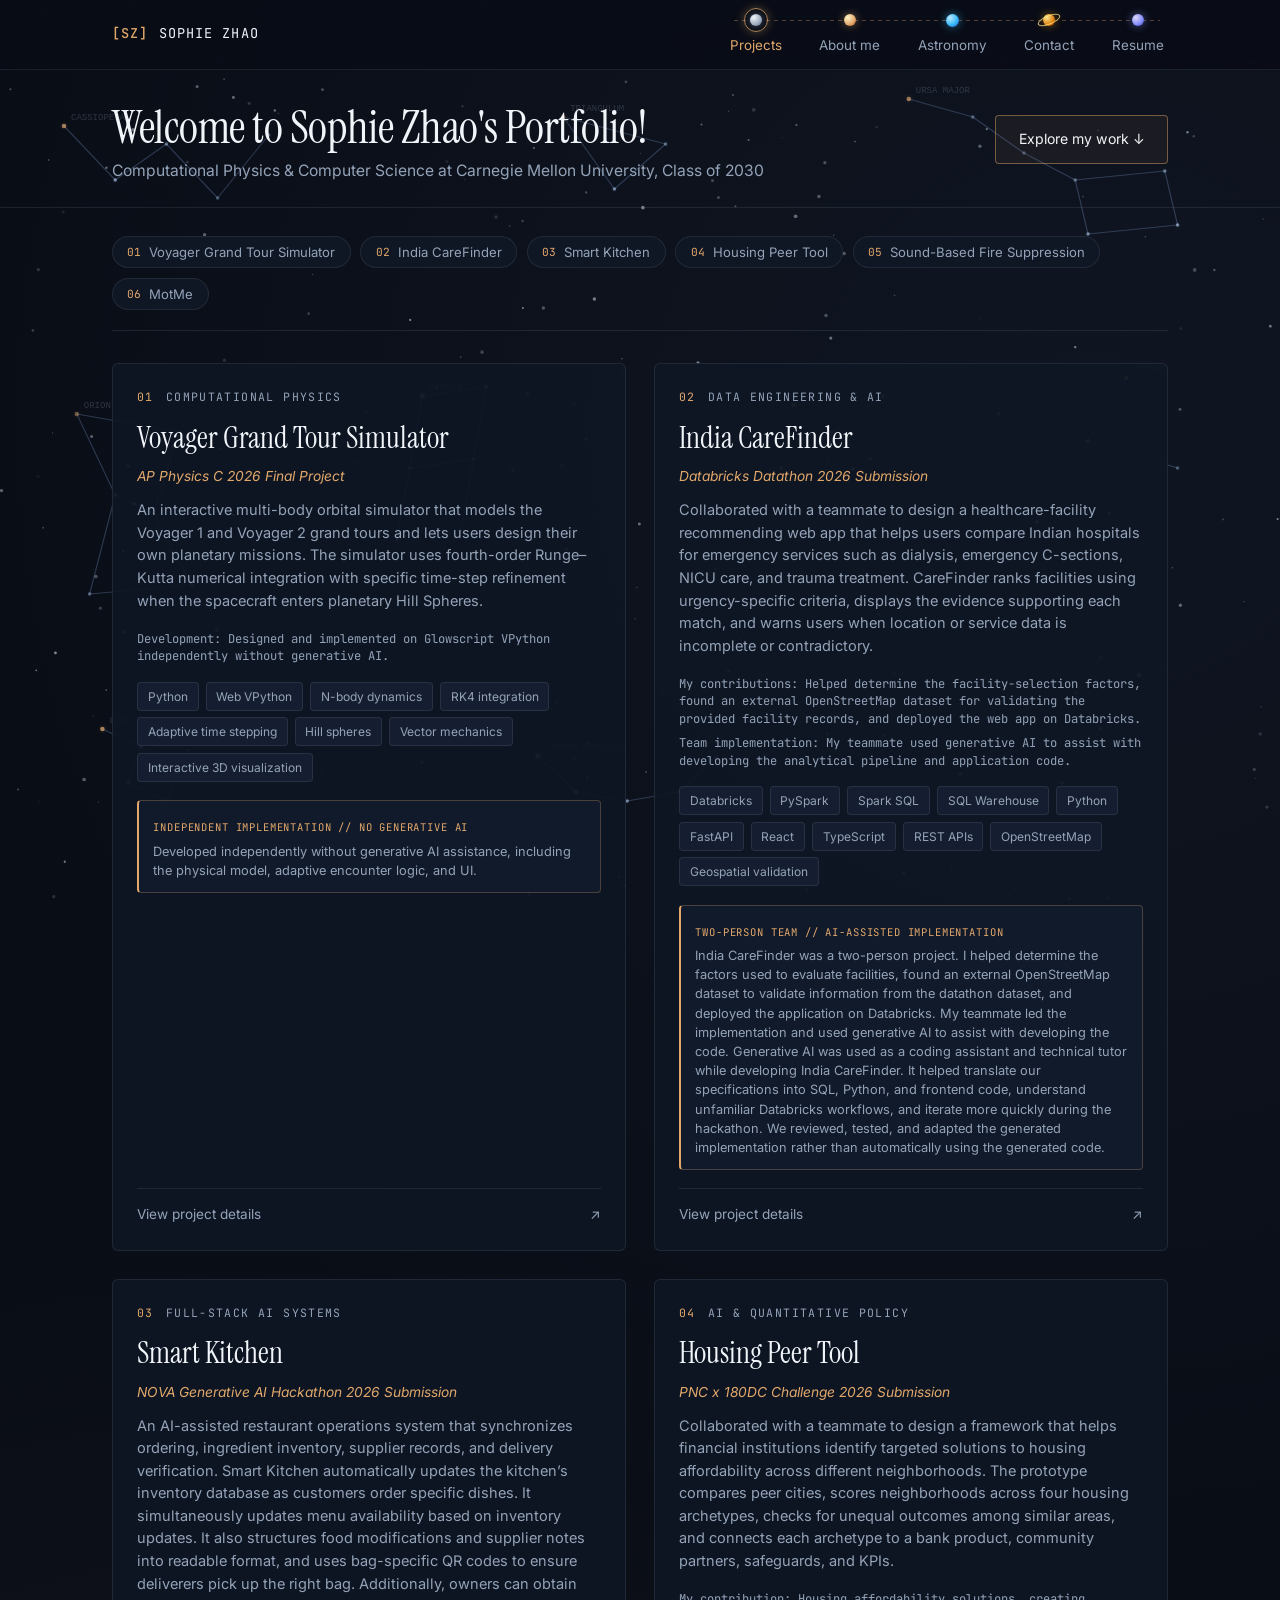
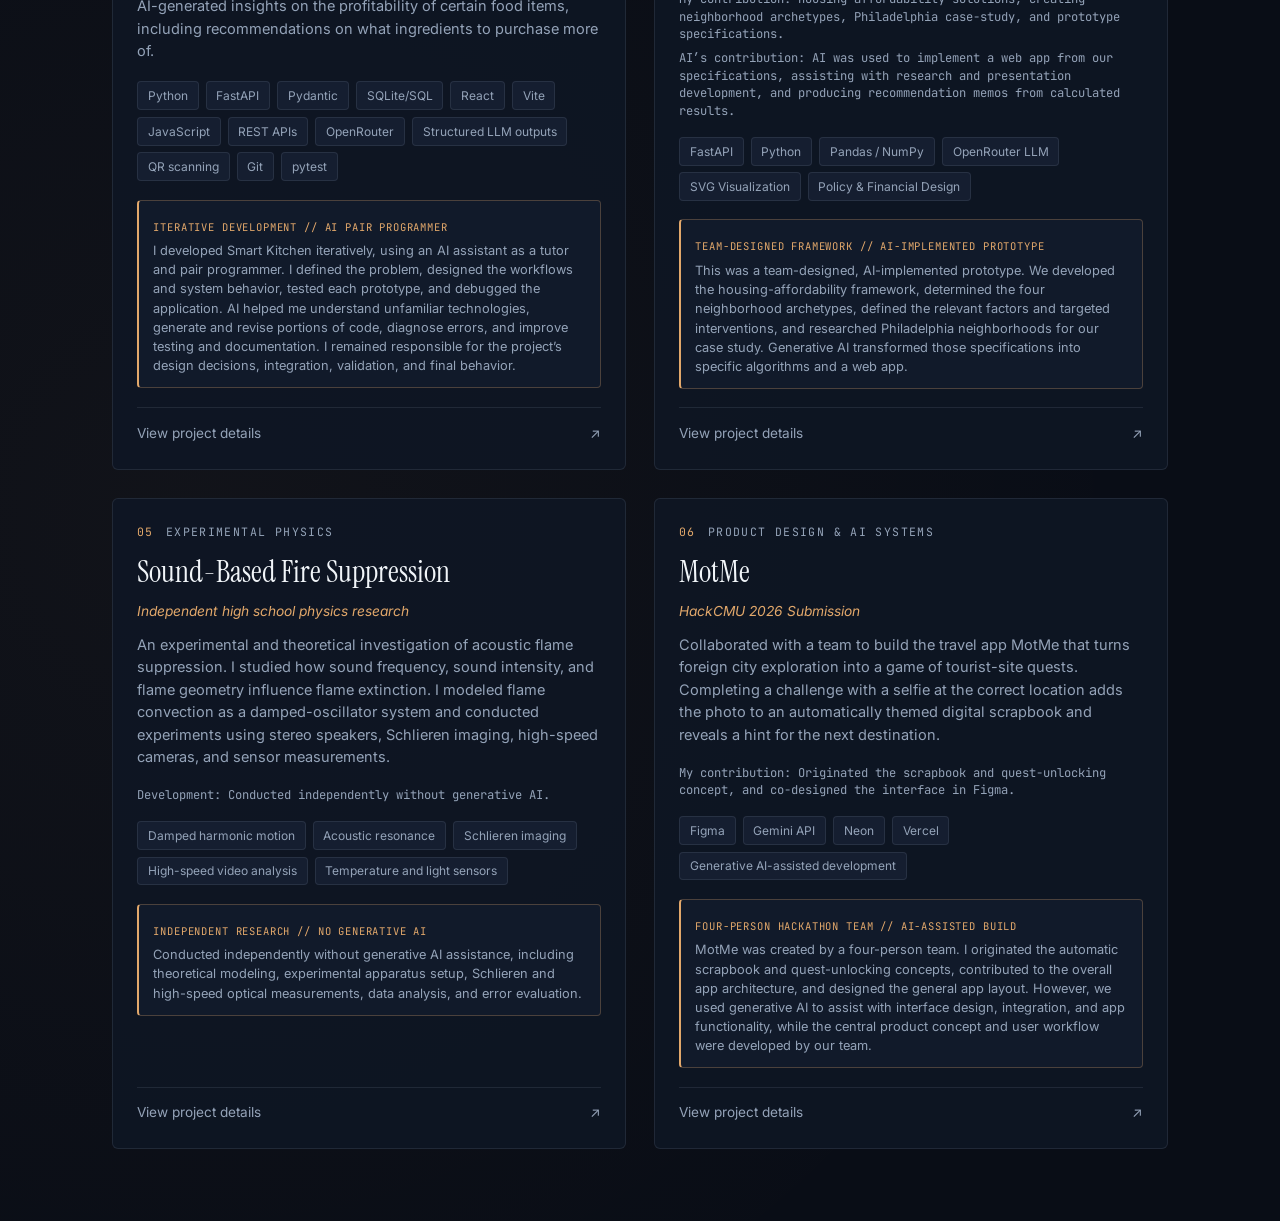
==== commit ee5ff416: "made ui more prof" ====
--- a/index.html
+++ b/index.html
@@ -4,7 +4,7 @@
   <meta charset="UTF-8">
   <meta name="viewport" content="width=device-width, initial-scale=1.0">
   <title>Sophie Zhao | Portfolio</title>
-  <link rel="stylesheet" href="style.css?v=34">
+  <link rel="stylesheet" href="style.css?v=35">
 </head>
 <body>
   <header>
@@ -46,7 +46,7 @@
     </section>
   </main>
 
-  <script src="projects-data.js?v=34"></script>
+  <script src="projects-data.js?v=35"></script>
   <script>
     const jumpTabsContainer = document.getElementById("project-jump-tabs");
     const container = document.getElementById("projects-container");
@@ -105,6 +105,6 @@
       `;
     });
   </script>
-  <script src="physics-interactions.js?v=34"></script>
+  <script src="physics-interactions.js?v=35"></script>
 </body>
 </html>
--- a/style.css
+++ b/style.css
@@ -71,13 +71,13 @@
   line-height: 1.08;
 }
 
-/* Top Navigation & Newton's Cradle Pendulums */
+/* Top Navigation & Solar System Planetary Alignment */
 header {
   border-bottom: 1px solid var(--border-subtle);
-  padding: 0 0 0.85rem 0;
+  padding: 0.65rem 0 0.75rem 0;
   position: sticky;
   top: 0;
-  background: rgba(9, 13, 22, 0.9);
+  background: rgba(9, 13, 22, 0.92);
   backdrop-filter: blur(12px);
   z-index: 100;
 }
@@ -85,7 +85,7 @@
 .nav-wrapper {
   display: flex;
   justify-content: space-between;
-  align-items: flex-end;
+  align-items: center;
 }
 
 .brand {
@@ -97,7 +97,6 @@
   font-family: var(--font-mono);
   font-size: 0.85rem;
   letter-spacing: 0.08em;
-  padding-bottom: 0.45rem;
 }
 
 .brand-badge {
@@ -107,64 +106,130 @@
 
 nav {
   display: flex;
-  gap: 1.75rem;
-  align-items: flex-start;
+  gap: 1.85rem;
+  align-items: center;
   position: relative;
 }
 
+/* Faint ecliptic orbital track passing through the planets */
 nav::before {
   content: '';
   position: absolute;
-  top: 0;
-  left: -8px;
-  right: -8px;
-  height: 2px;
-  background: linear-gradient(90deg, transparent, rgba(226, 168, 107, 0.45), transparent);
-}
-
-nav a.cradle-item {
+  top: 10px;
+  left: 8px;
+  right: 8px;
+  height: 1px;
+  background: repeating-linear-gradient(
+    90deg,
+    rgba(226, 168, 107, 0.35) 0px,
+    rgba(226, 168, 107, 0.35) 4px,
+    transparent 4px,
+    transparent 8px
+  );
+  pointer-events: none;
+}
+
+nav a.solar-nav-item {
   color: var(--text-secondary);
   text-decoration: none;
   font-size: 0.84rem;
   display: flex;
   flex-direction: column;
   align-items: center;
-  transform-origin: top center;
-  will-change: transform;
   padding: 0 0.25rem;
-  transition: color 0.2s ease;
-}
-
-.cradle-string {
-  width: 1px;
-  height: 16px;
-  background: linear-gradient(to bottom, rgba(148, 163, 184, 0.5), rgba(226, 168, 107, 0.65));
+  position: relative;
+  z-index: 1;
+  transition: color 0.2s ease, transform 0.2s ease;
+}
+
+.nav-planet-slot {
+  height: 20px;
+  display: flex;
+  align-items: center;
+  justify-content: center;
+  margin-bottom: 0.3rem;
+  position: relative;
+}
+
+.nav-planet-orb {
   display: block;
-}
-
-.cradle-bob {
+  border-radius: 50%;
+  position: relative;
+  transition: transform 0.25s ease, box-shadow 0.25s ease;
+}
+
+/* Distinct planets along the ecliptic */
+.planet-orb-mercury {
+  width: 10px;
+  height: 10px;
+  background: radial-gradient(circle at 32% 30%, #f1f5f9, #94a3b8 65%, #475569 100%);
+  box-shadow: 0 0 6px rgba(148, 163, 184, 0.45);
+}
+
+.planet-orb-venus {
   width: 12px;
   height: 12px;
+  background: radial-gradient(circle at 32% 30%, #fef3c7, #e2a86b 60%, #b45309 100%);
+  box-shadow: 0 0 8px rgba(226, 168, 107, 0.5);
+}
+
+.planet-orb-earth {
+  width: 13px;
+  height: 13px;
+  background: radial-gradient(circle at 32% 30%, #bae6fd, #38bdf8 55%, #1d4ed8 100%);
+  box-shadow: 0 0 8px rgba(56, 189, 248, 0.55);
+}
+
+.planet-orb-saturn {
+  width: 12px;
+  height: 12px;
+  background: radial-gradient(circle at 32% 30%, #fde68a, #d97706 65%, #92400e 100%);
+  box-shadow: 0 0 8px rgba(245, 158, 11, 0.5);
+}
+
+.planet-orb-saturn::before {
+  content: '';
+  position: absolute;
+  top: 50%;
+  left: 50%;
+  width: 22px;
+  height: 7px;
   border-radius: 50%;
-  background: radial-gradient(circle at 35% 30%, #fff1cc, #e2a86b 55%, #8c5828 100%);
-  box-shadow: 0 0 8px rgba(226, 168, 107, 0.35);
-  margin-bottom: 0.35rem;
-  display: block;
-  transition: transform 0.2s ease, box-shadow 0.2s ease;
-}
-
-nav a.cradle-item:hover .cradle-bob,
-nav a.cradle-item.active .cradle-bob {
-  box-shadow: 0 0 14px rgba(226, 168, 107, 0.85);
-  transform: scale(1.15);
-}
-
-nav a.cradle-item:hover,
-nav a.cradle-item.active {
+  border: 1.4px solid rgba(253, 230, 138, 0.75);
+  transform: translate(-50%, -50%) rotate(-22deg);
+  pointer-events: none;
+}
+
+.planet-orb-neptune {
+  width: 12px;
+  height: 12px;
+  background: radial-gradient(circle at 32% 30%, #ddd6fe, #818cf8 60%, #3730a3 100%);
+  box-shadow: 0 0 8px rgba(129, 140, 248, 0.55);
+}
+
+/* Active orbital ring & hover lift */
+nav a.solar-nav-item.active .nav-planet-slot::after,
+nav a.solar-nav-item:hover .nav-planet-slot::after {
+  content: '';
+  position: absolute;
+  width: 22px;
+  height: 22px;
+  border-radius: 50%;
+  border: 1px solid rgba(226, 168, 107, 0.75);
+  box-shadow: 0 0 10px rgba(226, 168, 107, 0.35);
+  pointer-events: none;
+}
+
+nav a.solar-nav-item:hover .nav-planet-orb,
+nav a.solar-nav-item.active .nav-planet-orb {
+  transform: scale(1.22);
+}
+
+nav a.solar-nav-item:hover {
   color: var(--text-primary);
 }
 
-nav a.cradle-item.active {
+nav a.solar-nav-item.active {
   color: var(--accent-amber);
 }
 
@@ -819,296 +884,93 @@
 }
 
 /* ==========================================================================
-   SOLAR SYSTEM CONTACT PAGE (SUN + ORBITING CONTACT PLANETS)
+   CONTACT CONSTELLATION PAGE
    ========================================================================== */
-.contact-solar-layout {
+.contact-constellation-stage {
+  position: relative;
   display: grid;
-  grid-template-columns: minmax(0, 1.35fr) minmax(0, 0.65fr);
-  gap: 3rem;
-  align-items: start;
-}
-
-.solar-contact-stage {
-  display: flex;
-  flex-direction: column;
-  gap: 2rem;
-  align-items: center;
-}
-
-.solar-orrery {
+  grid-template-columns: repeat(12, 1fr);
+  gap: 2.5rem 1.25rem;
+  padding: 2rem 0.5rem 1.5rem;
+}
+
+.contact-constellation-svg {
+  position: absolute;
+  inset: 0;
+  width: 100%;
+  height: 100%;
+  pointer-events: none;
+  z-index: 1;
+}
+
+.contact-star-card {
   position: relative;
-  width: 100%;
-  max-width: 470px;
-  aspect-ratio: 1 / 1;
-  display: flex;
-  align-items: center;
-  justify-content: center;
-  border-radius: 50%;
-  background: radial-gradient(circle, rgba(226, 168, 107, 0.08) 0%, rgba(138, 180, 248, 0.03) 45%, transparent 72%);
-}
-
-/* Central Sun with Sophie Zhao */
-.solar-sun {
-  position: relative;
-  z-index: 5;
-  width: 96px;
-  height: 96px;
-  border-radius: 50%;
-  background: radial-gradient(circle at 35% 35%, #fff6d6 0%, #f5b963 45%, #d97724 88%, #9a3412 100%);
-  box-shadow:
-    0 0 26px rgba(245, 185, 99, 0.72),
-    0 0 56px rgba(226, 168, 107, 0.35),
-    inset 0 0 14px rgba(255, 250, 230, 0.8);
-  display: flex;
-  align-items: center;
-  justify-content: center;
-  text-align: center;
-  padding: 0.4rem;
-}
-
-.sun-name {
-  font-family: var(--font-mono);
-  font-size: 0.72rem;
-  font-weight: 700;
-  letter-spacing: 0.09em;
-  line-height: 1.25;
-  color: #1a0f05;
-  text-shadow: 0 1px 0 rgba(255, 248, 225, 0.65);
-  user-select: none;
-}
-
-/* Concentric Planetary Orbit Rings */
-.orbit-ring {
-  position: absolute;
-  border-radius: 50%;
-  border: 1px dashed rgba(148, 163, 184, 0.26);
-  pointer-events: none;
-  transition: border-color 0.25s ease, box-shadow 0.25s ease;
-}
-
-.orbit-ring.is-highlighted {
-  border-style: solid;
-  border-color: rgba(226, 168, 107, 0.85);
-  box-shadow: 0 0 18px rgba(226, 168, 107, 0.22), inset 0 0 14px rgba(226, 168, 107, 0.12);
-}
-
-.orbit-1 {
-  width: 38%;
-  height: 38%;
-  animation: orbitSpin 18s linear infinite;
-}
-
-.orbit-2 {
-  width: 57%;
-  height: 57%;
-  animation: orbitSpin 26s linear infinite reverse;
-}
-
-.orbit-3 {
-  width: 76%;
-  height: 76%;
-  animation: orbitSpin 35s linear infinite;
-}
-
-.orbit-4 {
-  width: 95%;
-  height: 95%;
-  animation: orbitSpin 46s linear infinite reverse;
-}
-
-.orbit-ring.is-highlighted,
-.solar-orrery:hover .orbit-ring {
-  animation-play-state: paused;
-}
-
-.orbit-ring.is-highlighted .orbit-planet,
-.solar-orrery:hover .orbit-planet {
-  animation-play-state: paused;
-}
-
-@keyframes orbitSpin {
-  from { transform: rotate(0deg); }
-  to   { transform: rotate(360deg); }
-}
-
-@keyframes counterSpin {
-  from { transform: translate(-50%, -50%) rotate(0deg); }
-  to   { transform: translate(-50%, -50%) rotate(-360deg); }
-}
-
-@keyframes counterSpinRev {
-  from { transform: translate(-50%, -50%) rotate(0deg); }
-  to   { transform: translate(-50%, -50%) rotate(360deg); }
-}
-
-/* Orbiting Planets */
-.orbit-planet {
-  position: absolute;
-  top: 0;
-  left: 50%;
-  border-radius: 50%;
-  pointer-events: auto;
-  cursor: pointer;
-  text-decoration: none;
-  display: flex;
-  align-items: center;
-  justify-content: center;
-  transition: transform 0.25s ease, box-shadow 0.25s ease;
-}
-
-.orbit-1 .orbit-planet {
-  width: 20px;
-  height: 20px;
-  background: radial-gradient(circle at 30% 30%, #fde68a, #d97706);
-  box-shadow: 0 0 12px rgba(245, 158, 11, 0.7);
-  animation: counterSpin 18s linear infinite;
-}
-
-.orbit-2 .orbit-planet {
-  width: 24px;
-  height: 24px;
-  background: radial-gradient(circle at 30% 30%, #bae6fd, #2563eb);
-  box-shadow: 0 0 14px rgba(56, 189, 248, 0.7);
-  animation: counterSpinRev 26s linear infinite;
-}
-
-.orbit-3 .orbit-planet {
-  width: 22px;
-  height: 22px;
-  background: radial-gradient(circle at 30% 30%, #fecaca, #dc2626);
-  box-shadow: 0 0 14px rgba(248, 113, 113, 0.65);
-  animation: counterSpin 35s linear infinite;
-}
-
-.orbit-4 .orbit-planet {
-  width: 26px;
-  height: 26px;
-  background: radial-gradient(circle at 30% 30%, #e9d5ff, #7c3aed);
-  box-shadow: 0 0 16px rgba(167, 139, 250, 0.75);
-  animation: counterSpinRev 46s linear infinite;
-}
-
-/* Saturn-like ring around LinkedIn planet */
-.orbit-planet.has-ring::before {
-  content: '';
-  position: absolute;
-  width: 42px;
-  height: 12px;
-  border-radius: 50%;
-  border: 2px solid rgba(216, 180, 254, 0.75);
-  transform: rotate(-24deg);
-  pointer-events: none;
-}
-
-.orbit-ring.is-highlighted .orbit-planet {
-  box-shadow: 0 0 20px #fff1cc, 0 0 30px var(--accent-amber);
-}
-
-.planet-tag {
-  position: absolute;
-  top: calc(100% + 5px);
-  left: 50%;
-  transform: translateX(-50%);
-  font-family: var(--font-mono);
-  font-size: 0.62rem;
-  letter-spacing: 0.05em;
-  color: var(--text-primary);
-  background: rgba(11, 16, 27, 0.85);
-  border: 1px solid rgba(148, 163, 184, 0.25);
-  padding: 0.1rem 0.4rem;
-  border-radius: 4px;
-  white-space: nowrap;
-}
-
-/* Companion Contact Cards below the Solar Orrery */
-.planet-cards-list {
-  width: 100%;
-  display: grid;
-  grid-template-columns: repeat(2, minmax(0, 1fr));
-  gap: 0.9rem;
-}
-
-.planet-contact-card {
-  display: flex;
-  justify-content: space-between;
-  align-items: center;
-  gap: 0.75rem;
-  padding: 0.95rem 1.15rem;
-  background: rgba(15, 22, 36, 0.9);
-  border: 1px solid var(--border-subtle);
+  z-index: 2;
+  background: rgba(13, 20, 34, 0.9);
+  backdrop-filter: blur(6px);
+  border: 1px solid rgba(138, 180, 248, 0.24);
   border-radius: 6px;
+  padding: 1.2rem 1.35rem;
   text-decoration: none;
   color: var(--text-primary);
-  transition: border-color 0.25s ease, box-shadow 0.25s ease, transform 0.2s ease;
-}
-
-.planet-contact-card:hover,
-.planet-contact-card.is-highlighted {
-  border-color: var(--accent-amber);
-  box-shadow: 0 0 20px rgba(226, 168, 107, 0.18);
-  transform: translateY(-2px);
-}
-
-.planet-card-left {
-  display: flex;
-  align-items: center;
-  gap: 0.85rem;
-  min-width: 0;
-}
-
-.planet-card-left strong {
-  display: block;
-  font-size: 0.92rem;
+  display: flex;
+  flex-direction: column;
+  gap: 0.35rem;
+  transition: transform 0.22s ease, border-color 0.22s ease, box-shadow 0.22s ease;
+}
+
+.contact-star-card:hover,
+.contact-star-card:focus-visible {
+  transform: translateY(-3px);
+  border-color: var(--border-amber);
+  box-shadow: 0 12px 28px rgba(0, 0, 0, 0.45), 0 0 18px rgba(226, 168, 107, 0.2);
+  outline: none;
+}
+
+.contact-star-top {
+  display: flex;
+  justify-content: space-between;
+  align-items: center;
+  gap: 0.5rem;
+}
+
+.contact-star-arrow {
+  color: var(--text-secondary);
+  font-size: 0.95rem;
+  transition: color 0.2s ease, transform 0.2s ease;
+}
+
+.contact-star-card:hover .contact-star-arrow {
+  color: var(--accent-amber);
+  transform: translate(2px, -2px);
+}
+
+.contact-star-card strong {
+  font-size: 1rem;
+  font-weight: 500;
+  color: var(--text-primary);
   overflow-wrap: anywhere;
 }
 
-.planet-swatch {
-  width: 16px;
-  height: 16px;
-  border-radius: 50%;
-  flex-shrink: 0;
-}
-
-.swatch-1 {
-  background: radial-gradient(circle at 30% 30%, #fde68a, #d97706);
-  box-shadow: 0 0 8px rgba(245, 158, 11, 0.65);
-}
-
-.swatch-2 {
-  background: radial-gradient(circle at 30% 30%, #bae6fd, #2563eb);
-  box-shadow: 0 0 8px rgba(56, 189, 248, 0.65);
-}
-
-.swatch-3 {
-  background: radial-gradient(circle at 30% 30%, #fecaca, #dc2626);
-  box-shadow: 0 0 8px rgba(248, 113, 113, 0.6);
-}
-
-.swatch-4 {
-  background: radial-gradient(circle at 30% 30%, #e9d5ff, #7c3aed);
-  box-shadow: 0 0 8px rgba(167, 139, 250, 0.65);
-}
-
-.planet-arrow {
-  color: var(--text-secondary);
-  flex-shrink: 0;
-}
-
-.planet-contact-card:hover .planet-arrow,
-.planet-contact-card.is-highlighted .planet-arrow {
-  color: var(--accent-amber);
-}
-
-@media (max-width: 860px) {
-  .contact-solar-layout {
-    grid-template-columns: 1fr;
-  }
-  .planet-cards-list {
-    grid-template-columns: 1fr;
-  }
-  .solar-orrery {
-    max-width: 360px;
-  }
+/* Staggered constellation vertices across the 12-column sky */
+.c-star-1 {
+  grid-column: 1 / span 6;
+  margin-top: 0.25rem;
+}
+
+.c-star-2 {
+  grid-column: 7 / span 6;
+  margin-top: 1.65rem;
+}
+
+.c-star-3 {
+  grid-column: 2 / span 5;
+  margin-top: 0.5rem;
+}
+
+.c-star-4 {
+  grid-column: 7 / span 6;
+  margin-top: 1.25rem;
 }
 
 /* Parabolic Scroll-To-Top Launcher Button */
@@ -1700,8 +1562,7 @@
   .closer-look-grid,
   .mindmap-flow,
   .two-col-layout,
-  .contact-solar-layout,
-  .hobbies-grid {
+    .hobbies-grid {
     grid-template-columns: 1fr;
     gap: 1.75rem;
   }
@@ -1747,19 +1608,18 @@
     padding: 0 1rem;
   }
 
-  /* Header & Newton's Cradle Navbar */
+  /* Header & Solar System Planetary Navbar */
   header {
-    padding: 0.45rem 0 0.65rem;
+    padding: 0.5rem 0 0.65rem;
   }
 
   .nav-wrapper {
     flex-direction: column;
     align-items: flex-start;
-    gap: 0.35rem;
+    gap: 0.4rem;
   }
 
   .brand {
-    padding-bottom: 0.15rem;
     font-size: 0.82rem;
   }
 
@@ -1767,29 +1627,24 @@
     width: 100%;
     justify-content: space-between;
     gap: 0.35rem;
-    padding-top: 0.15rem;
   }
 
   nav::before {
-    left: 0;
-    right: 0;
-  }
-
-  nav a.cradle-item {
+    top: 9px;
+    left: 6px;
+    right: 6px;
+  }
+
+  nav a.solar-nav-item {
     font-size: 0.78rem;
-    padding: 0.2rem 0.15rem;
+    padding: 0.1rem 0.15rem;
     min-height: 44px;
     justify-content: flex-start;
   }
 
-  .cradle-string {
-    height: 11px;
-  }
-
-  .cradle-bob {
-    width: 10px;
-    height: 10px;
-    margin-bottom: 0.25rem;
+  .nav-planet-slot {
+    height: 18px;
+    margin-bottom: 0.22rem;
   }
 
   /* Compact Hero */
@@ -1974,59 +1829,19 @@
     max-height: 68vh;
   }
 
-  /* Solar System Contact Orrery */
-  .solar-orrery {
-    max-width: 295px;
-    margin: 0.5rem auto;
-  }
-
-  .solar-sun {
-    width: 74px;
-    height: 74px;
-  }
-
-  .sun-name {
-    font-size: 0.62rem;
-  }
-
-  .orbit-1 .orbit-planet {
-    width: 16px;
-    height: 16px;
-  }
-
-  .orbit-2 .orbit-planet {
-    width: 19px;
-    height: 19px;
-  }
-
-  .orbit-3 .orbit-planet {
-    width: 18px;
-    height: 18px;
-  }
-
-  .orbit-4 .orbit-planet {
-    width: 20px;
-    height: 20px;
-  }
-
-  .orbit-planet.has-ring::before {
-    width: 32px;
-    height: 10px;
-  }
-
-  .planet-tag {
-    font-size: 0.56rem;
-    padding: 0.08rem 0.32rem;
-  }
-
-  .planet-cards-list {
+  /* Contact Constellation */
+  .contact-constellation-stage {
     grid-template-columns: 1fr;
-    gap: 0.75rem;
-  }
-
-  .planet-contact-card {
-    padding: 0.85rem 1rem;
-    min-height: 54px;
+    gap: 1.75rem;
+    padding: 1.5rem 0 1rem;
+  }
+
+  .c-star-1,
+  .c-star-2,
+  .c-star-3,
+  .c-star-4 {
+    grid-column: 1 / -1;
+    margin-top: 0;
   }
 
   /* Resume Wavefunction Viewer */
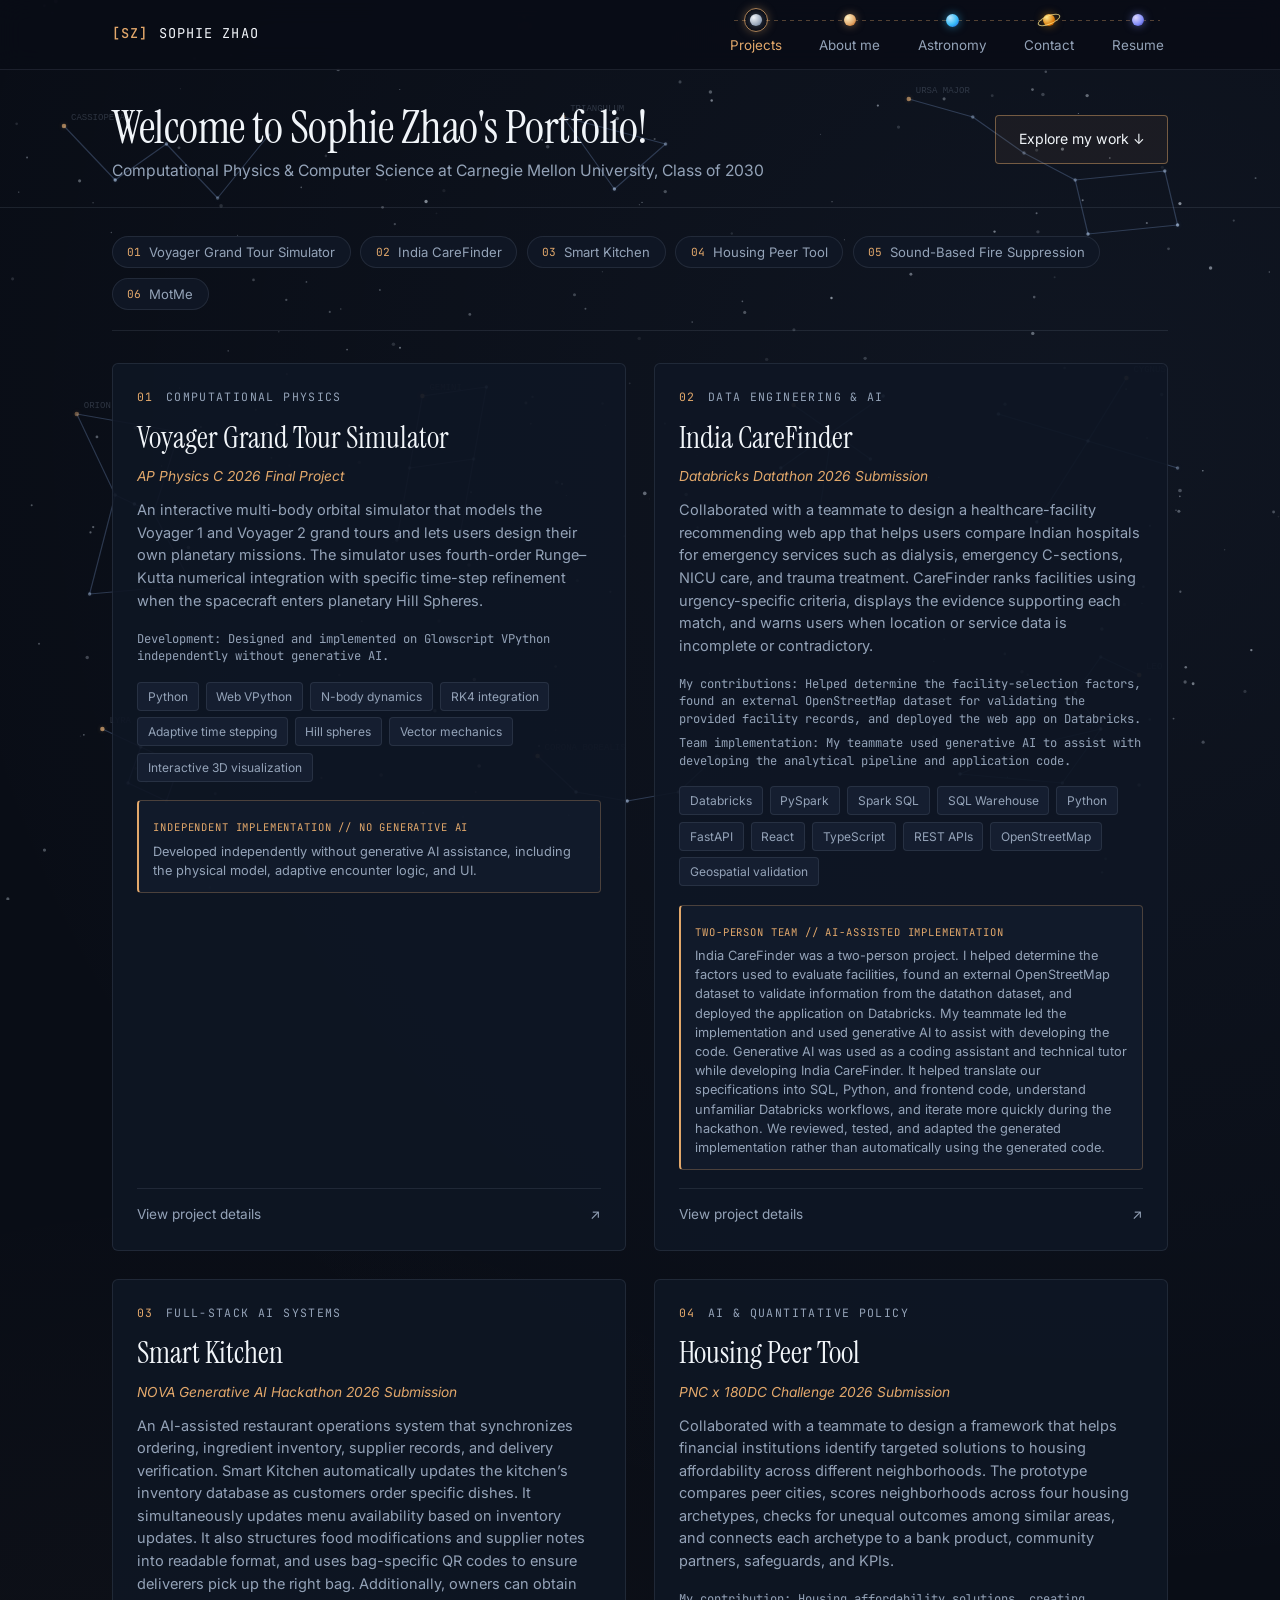
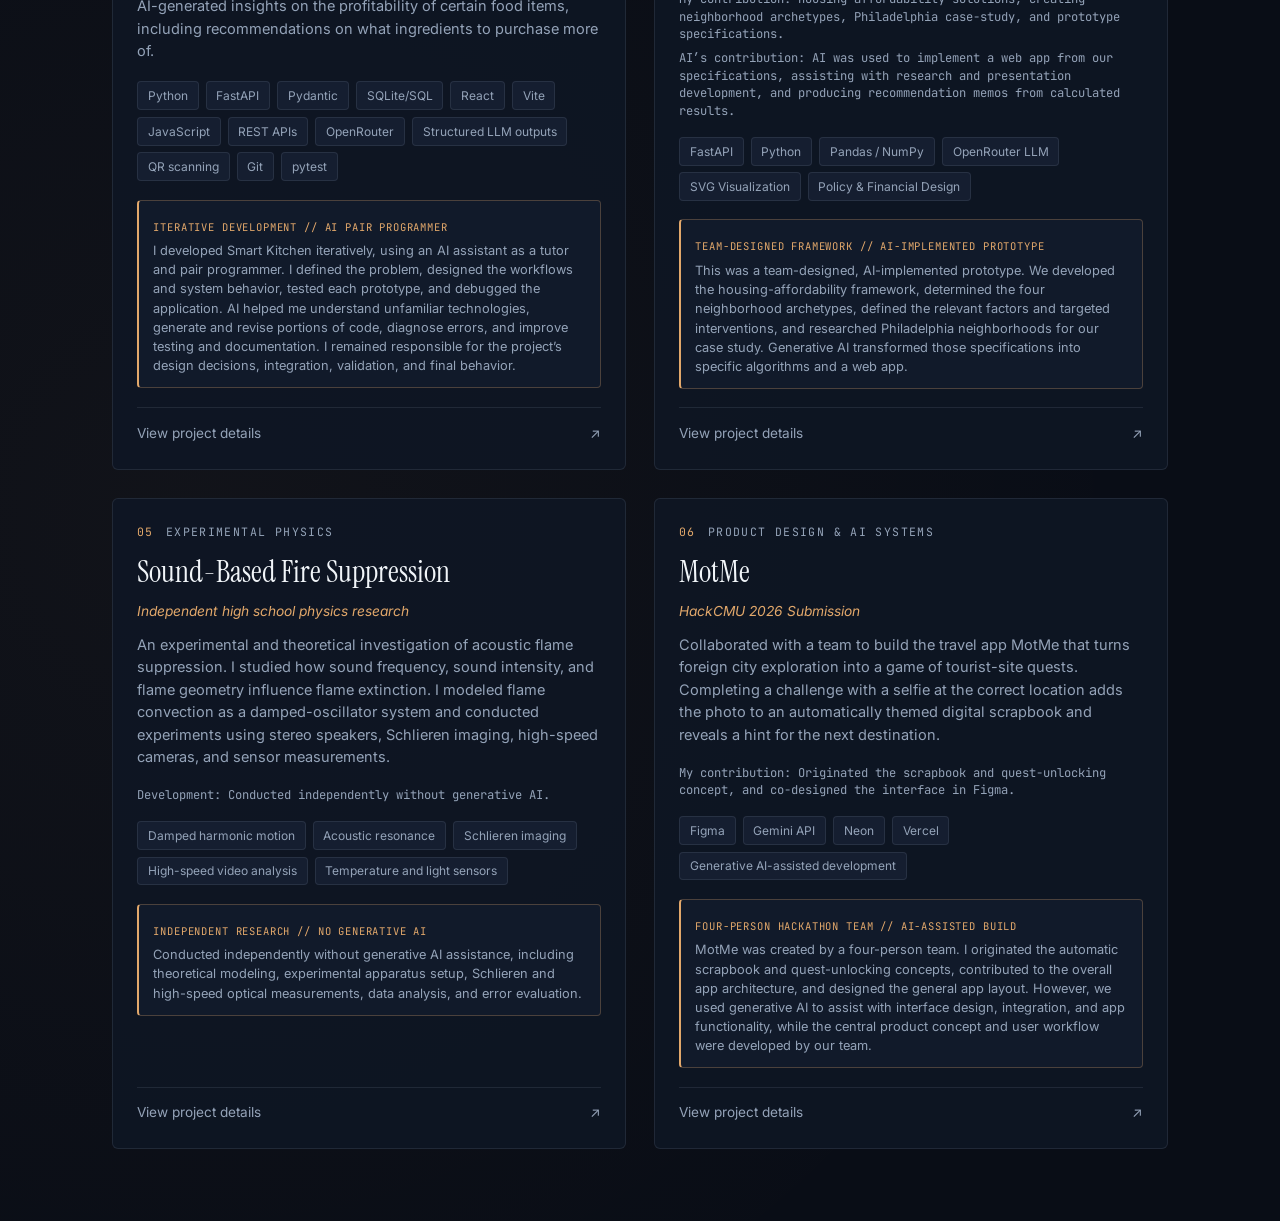
==== commit 58fb47f4: "more mobile friendly" ====
--- a/index.html
+++ b/index.html
@@ -4,7 +4,7 @@
   <meta charset="UTF-8">
   <meta name="viewport" content="width=device-width, initial-scale=1.0">
   <title>Sophie Zhao | Portfolio</title>
-  <link rel="stylesheet" href="style.css?v=35">
+  <link rel="stylesheet" href="style.css?v=36">
 </head>
 <body>
   <header>
@@ -46,7 +46,7 @@
     </section>
   </main>
 
-  <script src="projects-data.js?v=35"></script>
+  <script src="projects-data.js?v=36"></script>
   <script>
     const jumpTabsContainer = document.getElementById("project-jump-tabs");
     const container = document.getElementById("projects-container");
@@ -105,6 +105,6 @@
       `;
     });
   </script>
-  <script src="physics-interactions.js?v=35"></script>
+  <script src="physics-interactions.js?v=36"></script>
 </body>
 </html>
--- a/style.css
+++ b/style.css
@@ -746,8 +746,17 @@
   inset: 0;
   width: 100%;
   height: 100%;
-  pointer-events: none;
+  pointer-events: auto;
+  touch-action: manipulation;
+  cursor: pointer;
   z-index: 4;
+}
+
+.resume-actions {
+  display: flex;
+  flex-wrap: wrap;
+  gap: 0.65rem;
+  align-items: center;
 }
 
 /* Mindmap / Design Process Tab */
@@ -1845,6 +1854,17 @@
   }
 
   /* Resume Wavefunction Viewer */
+  .resume-actions {
+    width: 100%;
+  }
+
+  .resume-actions .btn-outline {
+    flex: 1 1 auto;
+    justify-content: center;
+    padding: 0.65rem 0.9rem;
+    font-size: 0.82rem;
+  }
+
   .wavefunction-shell {
     height: 480px;
   }
